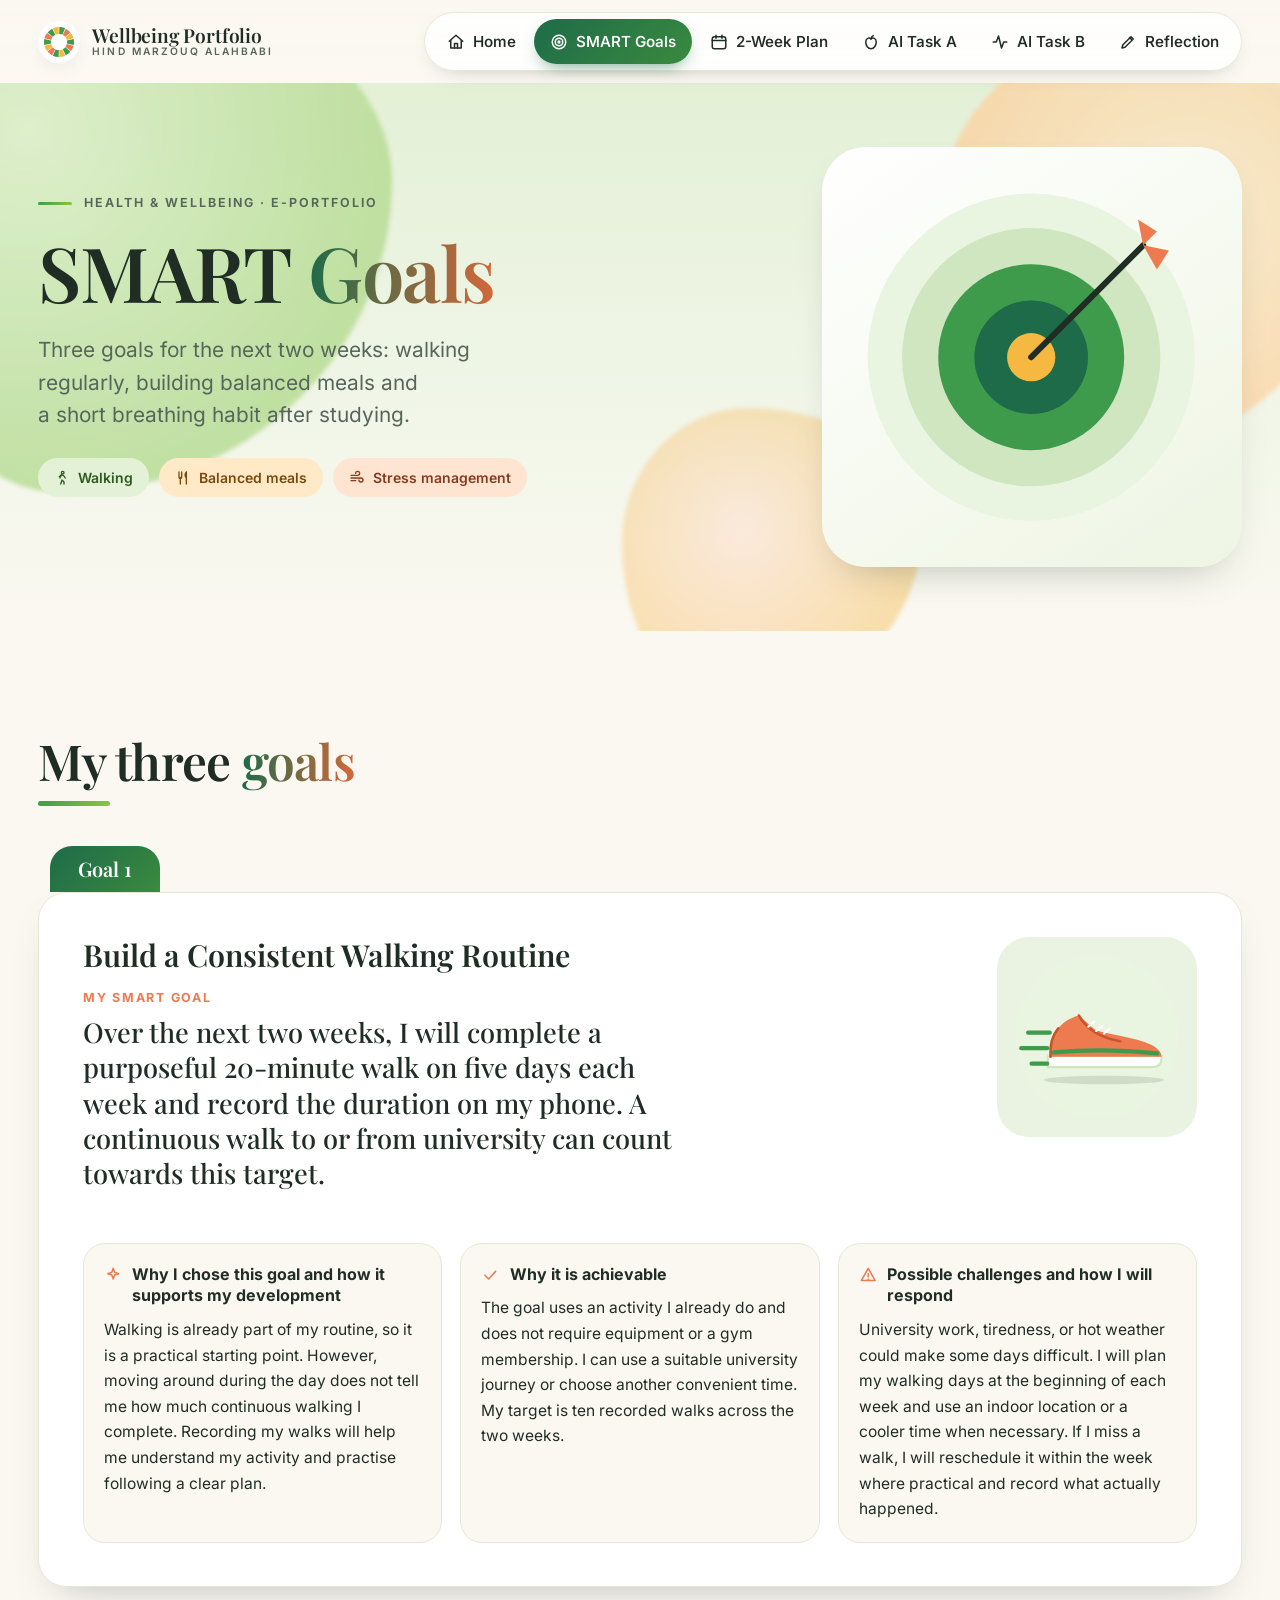
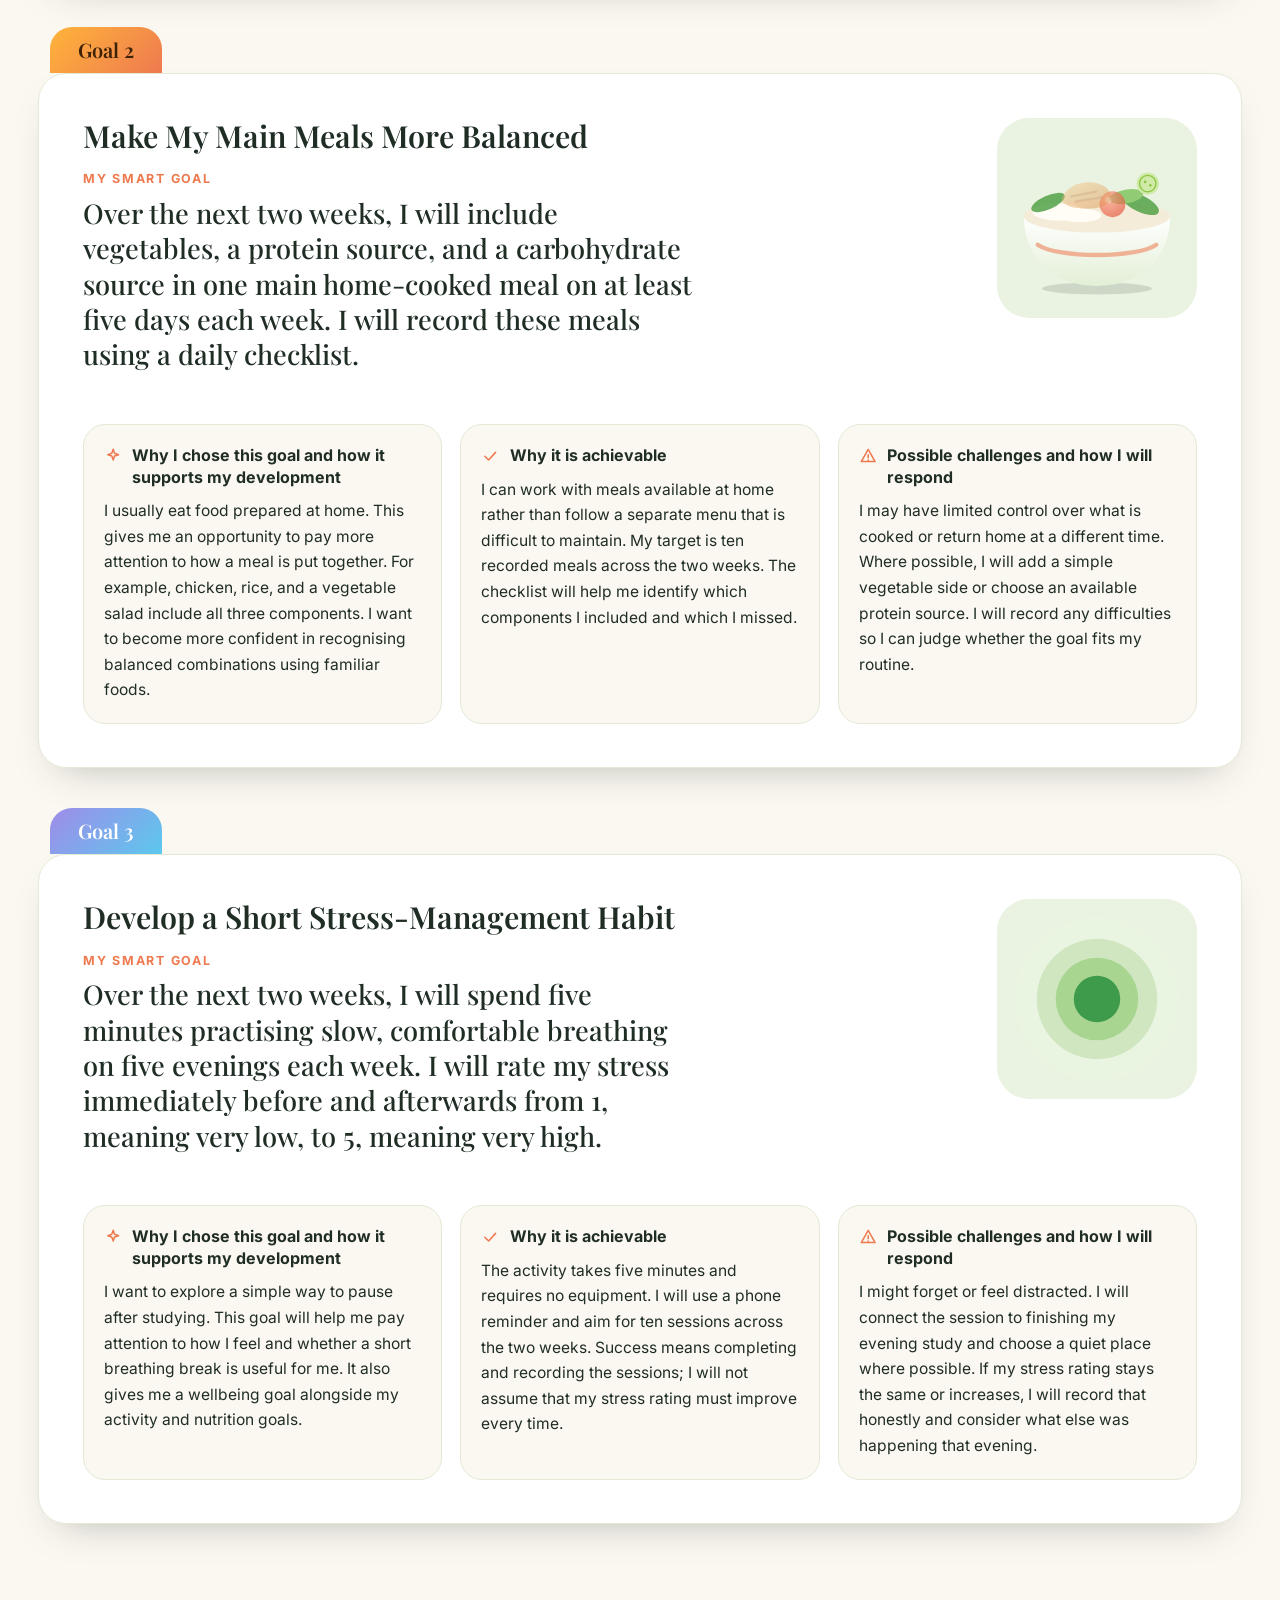
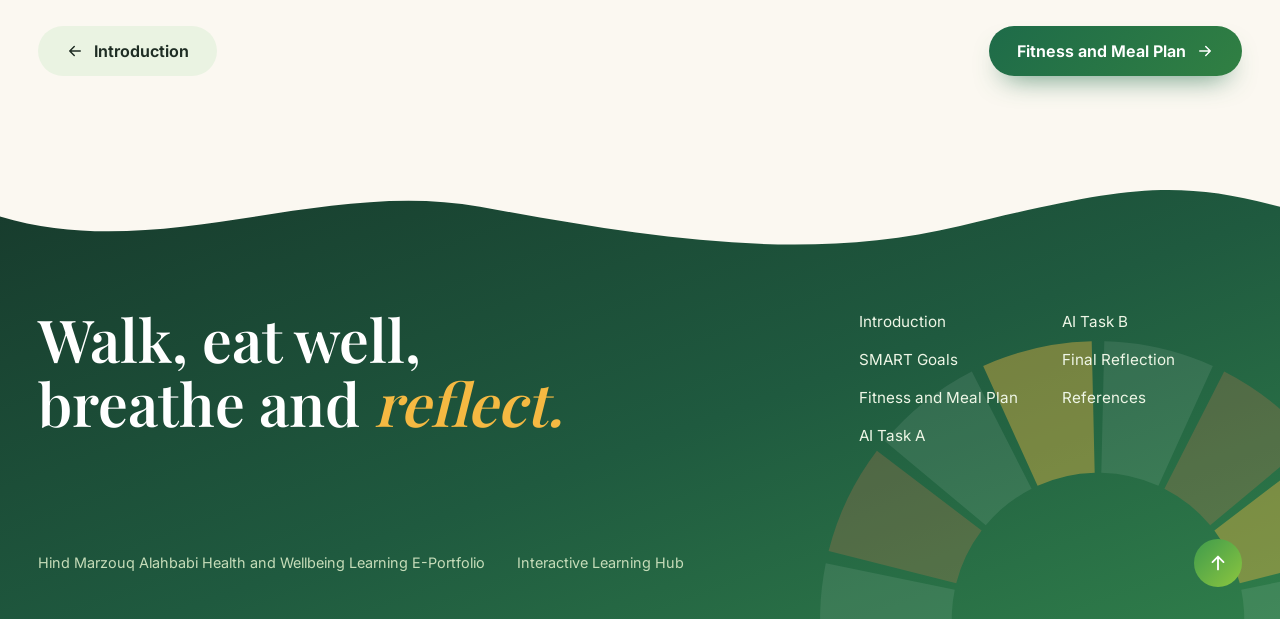
==== goals.html @ e7f5ffaf "Add files via upload" ====
<!doctype html>
<html lang="en">
<head>
<meta charset="utf-8">
<meta name="viewport" content="width=device-width, initial-scale=1">
<title>SMART Goals | Hind Marzouq Alahbabi Health and Wellbeing Learning E-Portfolio</title>
<meta name="description" content="Three SMART goals: a walking routine, more balanced main meals and a short stress-management habit, each with a reflection.">
<meta name="author" content="Hind Marzouq Alahbabi">
<meta name="theme-color" content="#eef5e6">
<link rel="icon" href="data:image/svg+xml,%3Csvg xmlns='http://www.w3.org/2000/svg' viewBox='0 0 32 32'%3E%3Ccircle cx='16' cy='16' r='11' fill='none' stroke='%233f9b4c' stroke-width='8'/%3E%3Ccircle cx='16' cy='16' r='3' fill='%23ee7a50'/%3E%3C/svg%3E">
<script>document.documentElement.className += " js";</script>
<link rel="stylesheet" href="style.css">
</head>
<body>
<a class="skip" href="#main">Skip to content</a>
<div class="scroll-bar" aria-hidden="true"><i></i></div>
<header class="bar">
  <div class="wrap bar-in">
    <a class="wordmark" href="index.html"><span class="wm-logo" aria-hidden="true"><svg class="ring" viewBox="0 0 400 400" aria-hidden="true" focusable="false"><path class="seg walk" style="animation:none" d="M204.54 0.05A200 200 0 0 1 282.67 17.88L244.64 101.66A108 108 0 0 0 202.45 92.03Z"/><path class="seg strength" style="animation:none" d="M290.84 21.82A200 200 0 0 1 353.50 71.79L282.89 130.76A108 108 0 0 0 249.05 103.78Z"/><path class="seg rest" style="animation:none" d="M359.16 78.88A200 200 0 0 1 393.93 151.08L304.72 173.59A108 108 0 0 0 285.94 134.60Z"/><path class="seg walk" style="animation:none" d="M395.95 159.93A200 200 0 0 1 395.95 240.07L305.81 221.64A108 108 0 0 0 305.81 178.36Z"/><path class="seg strength" style="animation:none" d="M393.93 248.92A200 200 0 0 1 359.16 321.12L285.94 265.40A108 108 0 0 0 304.72 226.41Z"/><path class="seg walk" style="animation:none" d="M353.50 328.21A200 200 0 0 1 290.84 378.18L249.05 296.22A108 108 0 0 0 282.89 269.24Z"/><path class="seg rest" style="animation:none" d="M282.67 382.12A200 200 0 0 1 204.54 399.95L202.45 307.97A108 108 0 0 0 244.64 298.34Z"/><path class="seg walk" style="animation:none" d="M195.46 399.95A200 200 0 0 1 117.33 382.12L155.36 298.34A108 108 0 0 0 197.55 307.97Z"/><path class="seg strength" style="animation:none" d="M109.16 378.18A200 200 0 0 1 46.50 328.21L117.11 269.24A108 108 0 0 0 150.95 296.22Z"/><path class="seg rest" style="animation:none" d="M40.84 321.12A200 200 0 0 1 6.07 248.92L95.28 226.41A108 108 0 0 0 114.06 265.40Z"/><path class="seg walk" style="animation:none" d="M4.05 240.07A200 200 0 0 1 4.05 159.93L94.19 178.36A108 108 0 0 0 94.19 221.64Z"/><path class="seg strength" style="animation:none" d="M6.07 151.08A200 200 0 0 1 40.84 78.88L114.06 134.60A108 108 0 0 0 95.28 173.59Z"/><path class="seg walk" style="animation:none" d="M46.50 71.79A200 200 0 0 1 109.16 21.82L150.95 103.78A108 108 0 0 0 117.11 130.76Z"/><path class="seg rest" style="animation:none" d="M117.33 17.88A200 200 0 0 1 195.46 0.05L197.55 92.03A108 108 0 0 0 155.36 101.66Z"/></svg></span><span class="wm-text"><b>Wellbeing Portfolio</b><small>Hind Marzouq Alahbabi</small></span></a>
    <button class="menu-btn" type="button" aria-expanded="false" aria-controls="nav"><svg class="ic" viewBox="0 0 24 24" fill="none" stroke="currentColor" stroke-width="2" stroke-linecap="round" stroke-linejoin="round" aria-hidden="true" focusable="false"><path d="M4 6l2 2 3-3M4 14l2 2 3-3M12 7h8M12 15h8"/></svg><span>Menu</span></button>
    <nav class="nav" id="nav" aria-label="Main">
      <i class="nav-ind" aria-hidden="true"></i>
      <a href="index.html"><svg class="ic" viewBox="0 0 24 24" fill="none" stroke="currentColor" stroke-width="2" stroke-linecap="round" stroke-linejoin="round" aria-hidden="true" focusable="false"><path d="M3 11l9-8 9 8"/><path d="M5 10v10h14V10"/><path d="M10 20v-6h4v6"/></svg><span>Home</span></a>
      <a href="goals.html" aria-current="page"><svg class="ic" viewBox="0 0 24 24" fill="none" stroke="currentColor" stroke-width="2" stroke-linecap="round" stroke-linejoin="round" aria-hidden="true" focusable="false"><circle cx="12" cy="12" r="9"/><circle cx="12" cy="12" r="5"/><circle cx="12" cy="12" r="1.2"/></svg><span>SMART Goals</span></a>
      <a href="plan.html"><svg class="ic" viewBox="0 0 24 24" fill="none" stroke="currentColor" stroke-width="2" stroke-linecap="round" stroke-linejoin="round" aria-hidden="true" focusable="false"><rect x="3" y="5" width="18" height="16" rx="3"/><path d="M3 10h18M8 3v4M16 3v4"/></svg><span>2-Week Plan</span></a>
      <a href="task-a.html"><svg class="ic" viewBox="0 0 24 24" fill="none" stroke="currentColor" stroke-width="2" stroke-linecap="round" stroke-linejoin="round" aria-hidden="true" focusable="false"><path d="M12 8c-2.5-2.5-7-1-7 4 0 5 3 9 7 9s7-4 7-9c0-5-4.5-6.5-7-4z"/><path d="M12 8c0-2 1-3.5 3-4.5"/></svg><span>AI Task A</span></a>
      <a href="task-b.html"><svg class="ic" viewBox="0 0 24 24" fill="none" stroke="currentColor" stroke-width="2" stroke-linecap="round" stroke-linejoin="round" aria-hidden="true" focusable="false"><path d="M3 12h4l3-8 4 16 3-8h4"/></svg><span>AI Task B</span></a>
      <a href="reflection.html"><svg class="ic" viewBox="0 0 24 24" fill="none" stroke="currentColor" stroke-width="2" stroke-linecap="round" stroke-linejoin="round" aria-hidden="true" focusable="false"><path d="M4 20l4-1 11-11-3-3L5 16z"/><path d="M14 6l3 3"/></svg><span>Reflection</span></a>
    </nav>
  </div>
</header>
<main id="main">
<section class="page-head" aria-labelledby="page-title">
  <div class="blobs" aria-hidden="true"><i class="blob b1"></i><i class="blob b2"></i><i class="blob b3"></i></div>
  <div class="wrap">
    <div class="ph-text">
      <p class="kicker">Health &amp; Wellbeing · E-portfolio</p>
      <h1 id="page-title"><span class="w" style="--w:0">SMART</span> <span class="w accent" style="--w:1">Goals</span></h1>
      <p class="lead">Three goals for the next two weeks: walking regularly, building balanced meals and a short breathing habit after studying.</p>
      <ul class="chips"><li class="g"><svg class="ic" viewBox="0 0 24 24" fill="none" stroke="currentColor" stroke-width="2" stroke-linecap="round" stroke-linejoin="round" aria-hidden="true" focusable="false"><circle cx="13" cy="4" r="2"/><path d="M10 21l2-6 3 3v3M9 12l2-5 4 2 2 3M11 7l-3 3"/></svg>Walking</li><li class="b"><svg class="ic" viewBox="0 0 24 24" fill="none" stroke="currentColor" stroke-width="2" stroke-linecap="round" stroke-linejoin="round" aria-hidden="true" focusable="false"><path d="M6 3v8a2 2 0 004 0V3M8 11v10M17 3c-2.5 2-2.5 7 0 9v9M17 3v9"/></svg>Balanced meals</li><li class="p"><svg class="ic" viewBox="0 0 24 24" fill="none" stroke="currentColor" stroke-width="2" stroke-linecap="round" stroke-linejoin="round" aria-hidden="true" focusable="false"><path d="M3 8h10a3 3 0 10-3-3M3 12h15a3 3 0 11-3 3M3 16h7"/></svg>Stress management</li></ul>
    </div>
    <div class="shape" aria-hidden="true"><div class="shape-in"><svg viewBox="0 0 400 400" aria-hidden="true" focusable="false"><circle cx="200" cy="200" r="190" fill="#e9f4e1"/><circle cx="200" cy="200" r="150" fill="#cfe6c1" class="pulse p1"/><circle cx="200" cy="200" r="108" fill="#3f9b4c" class="pulse p2"/><circle cx="200" cy="200" r="66" fill="#1e6b49" class="pulse p3"/><circle cx="200" cy="200" r="28" fill="#f5b942"/><g class="dart"><path d="M200 200L330 70" stroke="#1f2d24" stroke-width="7" stroke-linecap="round"/><path d="M330 70l-6-30 22 14zM330 70l30 6-14 22z" fill="#ee7a50"/></g></svg></div></div>
  </div>
</section>
<section class="section " id="my-goals" aria-labelledby="my-goals-h">
  <div class="wrap">
    <h2 id="my-goals-h" data-reveal>My three <span class="accent">goals</span></h2>
    <article class="folder-wrap" id="goal-1" data-reveal>
      <span class="tab">Goal 1</span>
      <div class="folder">
        <div class="goal-top">
          <div>
            <h3>Build a Consistent Walking Routine</h3>
            <p class="goal-label">My SMART goal</p>
            <p class="quote">Over the next two weeks, I will complete a purposeful 20-minute walk on five days each week and record the duration on my phone. A continuous walk to or from university can count towards this target.</p>
          </div>
          <div class="goal-art" aria-hidden="true"><svg viewBox="0 0 400 400" aria-hidden="true" focusable="false"><circle cx="200" cy="200" r="190" fill="#e9f4e1"/><g transform="translate(0 0) scale(1)"><ellipse cx="216" cy="300" rx="140" ry="10" fill="#1f2d24" opacity=".12"/><path d="M86 270H328q22 0 22-20v-6H86z" fill="#ffffff" stroke="#cfe6c1" stroke-width="5"/><path d="M92 246C88 196 116 160 158 150L196 184C230 196 286 200 326 218C342 226 350 236 350 246Z" fill="#ee7a50"/><path d="M158 150c18 34 52 52 96 60" fill="none" stroke="#c4552d" stroke-width="6" stroke-linecap="round"/><path d="M100 236c60-6 140-8 240 2" fill="none" stroke="#3f9b4c" stroke-width="10" stroke-linecap="round"/><g stroke="#fff" stroke-width="5" stroke-linecap="round"><path d="M180 176l14-12M198 186l14-12M216 192l14-12"/></g><path d="M92 246c-2-26 4-50 18-66" fill="none" stroke="#c4552d" stroke-width="6" stroke-linecap="round"/></g><g stroke="#3f9b4c" stroke-width="10" stroke-linecap="round" class="speed"><path d="M40 190h50"/><path d="M24 226h60"/><path d="M48 262h36"/></g></svg></div>
        </div>
        <div class="reflect-grid">
          <div class="reflect-block"><h4><svg class="ic" viewBox="0 0 24 24" fill="none" stroke="currentColor" stroke-width="2" stroke-linecap="round" stroke-linejoin="round" aria-hidden="true" focusable="false"><path d="M12 3l1.8 5.2L19 10l-5.2 1.8L12 17l-1.8-5.2L5 10l5.2-1.8z"/></svg>Why I chose this goal and how it supports my development</h4><p>Walking is already part of my routine, so it is a practical starting point. However, moving around during the day does not tell me how much continuous walking I complete. Recording my walks will help me understand my activity and practise following a clear plan.</p></div>
          <div class="reflect-block"><h4><svg class="ic" viewBox="0 0 24 24" fill="none" stroke="currentColor" stroke-width="2" stroke-linecap="round" stroke-linejoin="round" aria-hidden="true" focusable="false"><path d="M5 12l5 5 9-10"/></svg>Why it is achievable</h4><p>The goal uses an activity I already do and does not require equipment or a gym membership. I can use a suitable university journey or choose another convenient time. My target is ten recorded walks across the two weeks.</p></div>
          <div class="reflect-block"><h4><svg class="ic" viewBox="0 0 24 24" fill="none" stroke="currentColor" stroke-width="2" stroke-linecap="round" stroke-linejoin="round" aria-hidden="true" focusable="false"><path d="M12 3l9 16H3z"/><path d="M12 10v4M12 17v.5"/></svg>Possible challenges and how I will respond</h4><p>University work, tiredness, or hot weather could make some days difficult. I will plan my walking days at the beginning of each week and use an indoor location or a cooler time when necessary. If I miss a walk, I will reschedule it within the week where practical and record what actually happened.</p></div>
        </div>
      </div>
    </article>
    <article class="folder-wrap" id="goal-2" data-reveal>
      <span class="tab t2">Goal 2</span>
      <div class="folder">
        <div class="goal-top">
          <div>
            <h3>Make My Main Meals More Balanced</h3>
            <p class="goal-label">My SMART goal</p>
            <p class="quote">Over the next two weeks, I will include vegetables, a protein source, and a carbohydrate source in one main home-cooked meal on at least five days each week. I will record these meals using a daily checklist.</p>
          </div>
          <div class="goal-art" aria-hidden="true"><svg viewBox="0 0 400 400" aria-hidden="true" focusable="false"><defs><linearGradient id="bw" x1="0" y1="0" x2="0" y2="1"><stop offset="0" stop-color="#ffffff"/><stop offset="1" stop-color="#e3efd6"/></linearGradient><radialGradient id="tm" cx=".35" cy=".3" r=".8"><stop offset="0" stop-color="#ff9a85"/><stop offset="1" stop-color="#e2492f"/></radialGradient><linearGradient id="ck" x1="0" y1="0" x2="1" y2="1"><stop offset="0" stop-color="#f6c98a"/><stop offset="1" stop-color="#d9893f"/></linearGradient></defs><ellipse cx="200" cy="364" rx="128" ry="14" fill="#1f2d24" opacity=".14"/><path d="M30 196H370C370 296 298 358 200 358C102 358 30 296 30 196Z" fill="url(#bw)"/><path d="M62 262c46 32 230 32 276 0" fill="none" stroke="#ee7a50" stroke-width="10" stroke-linecap="round" opacity=".55"/><ellipse cx="200" cy="196" rx="170" ry="38" fill="#f4ecd9"/><g fill="#fffdf6"><ellipse cx="110" cy="186" rx="60" ry="20"/><ellipse cx="160" cy="194" rx="50" ry="16"/></g><g class="bob b1"><ellipse cx="300" cy="166" rx="48" ry="19" transform="rotate(26 300 166)" fill="#4a9e3f"/><ellipse cx="268" cy="150" rx="40" ry="16" transform="rotate(-10 268 150)" fill="#7cc35a"/><ellipse cx="86" cy="164" rx="42" ry="16" transform="rotate(-24 86 164)" fill="#4a9e3f"/></g><g class="bob b2"><circle cx="236" cy="168" r="30" fill="url(#tm)"/><circle cx="226" cy="158" r="7" fill="#fff" opacity=".55"/></g><g class="bob b3"><path d="M120 150c20-40 90-44 110-10 10 18-6 36-40 38-40 2-80-6-70-28z" fill="url(#ck)"/><path d="M140 150l60-12M150 162l60-10" stroke="#b86a2c" stroke-width="5" stroke-linecap="round" opacity=".6"/></g><g class="bob b4"><circle cx="318" cy="120" r="26" fill="#cfe9a8"/><circle cx="318" cy="120" r="19" fill="none" stroke="#8cc63f" stroke-width="3"/><circle cx="312" cy="116" r="3" fill="#8cc63f"/><circle cx="324" cy="124" r="3" fill="#8cc63f"/></g></svg></div>
        </div>
        <div class="reflect-grid">
          <div class="reflect-block"><h4><svg class="ic" viewBox="0 0 24 24" fill="none" stroke="currentColor" stroke-width="2" stroke-linecap="round" stroke-linejoin="round" aria-hidden="true" focusable="false"><path d="M12 3l1.8 5.2L19 10l-5.2 1.8L12 17l-1.8-5.2L5 10l5.2-1.8z"/></svg>Why I chose this goal and how it supports my development</h4><p>I usually eat food prepared at home. This gives me an opportunity to pay more attention to how a meal is put together. For example, chicken, rice, and a vegetable salad include all three components. I want to become more confident in recognising balanced combinations using familiar foods.</p></div>
          <div class="reflect-block"><h4><svg class="ic" viewBox="0 0 24 24" fill="none" stroke="currentColor" stroke-width="2" stroke-linecap="round" stroke-linejoin="round" aria-hidden="true" focusable="false"><path d="M5 12l5 5 9-10"/></svg>Why it is achievable</h4><p>I can work with meals available at home rather than follow a separate menu that is difficult to maintain. My target is ten recorded meals across the two weeks. The checklist will help me identify which components I included and which I missed.</p></div>
          <div class="reflect-block"><h4><svg class="ic" viewBox="0 0 24 24" fill="none" stroke="currentColor" stroke-width="2" stroke-linecap="round" stroke-linejoin="round" aria-hidden="true" focusable="false"><path d="M12 3l9 16H3z"/><path d="M12 10v4M12 17v.5"/></svg>Possible challenges and how I will respond</h4><p>I may have limited control over what is cooked or return home at a different time. Where possible, I will add a simple vegetable side or choose an available protein source. I will record any difficulties so I can judge whether the goal fits my routine.</p></div>
        </div>
      </div>
    </article>
    <article class="folder-wrap" id="goal-3" data-reveal>
      <span class="tab t3">Goal 3</span>
      <div class="folder">
        <div class="goal-top">
          <div>
            <h3>Develop a Short Stress-Management Habit</h3>
            <p class="goal-label">My SMART goal</p>
            <p class="quote">Over the next two weeks, I will spend five minutes practising slow, comfortable breathing on five evenings each week. I will rate my stress immediately before and afterwards from 1, meaning very low, to 5, meaning very high.</p>
          </div>
          <div class="goal-art" aria-hidden="true"><svg viewBox="0 0 400 400" aria-hidden="true" focusable="false"><circle cx="200" cy="200" r="190" fill="#e9f4e1"/><circle cx="200" cy="200" r="140" fill="#cfe6c1" class="pulse p1"/><circle cx="200" cy="200" r="96" fill="#a8d58f" class="pulse p2"/><circle cx="200" cy="200" r="54" fill="#3f9b4c" class="pulse p3"/></svg></div>
        </div>
        <div class="reflect-grid">
          <div class="reflect-block"><h4><svg class="ic" viewBox="0 0 24 24" fill="none" stroke="currentColor" stroke-width="2" stroke-linecap="round" stroke-linejoin="round" aria-hidden="true" focusable="false"><path d="M12 3l1.8 5.2L19 10l-5.2 1.8L12 17l-1.8-5.2L5 10l5.2-1.8z"/></svg>Why I chose this goal and how it supports my development</h4><p>I want to explore a simple way to pause after studying. This goal will help me pay attention to how I feel and whether a short breathing break is useful for me. It also gives me a wellbeing goal alongside my activity and nutrition goals.</p></div>
          <div class="reflect-block"><h4><svg class="ic" viewBox="0 0 24 24" fill="none" stroke="currentColor" stroke-width="2" stroke-linecap="round" stroke-linejoin="round" aria-hidden="true" focusable="false"><path d="M5 12l5 5 9-10"/></svg>Why it is achievable</h4><p>The activity takes five minutes and requires no equipment. I will use a phone reminder and aim for ten sessions across the two weeks. Success means completing and recording the sessions; I will not assume that my stress rating must improve every time.</p></div>
          <div class="reflect-block"><h4><svg class="ic" viewBox="0 0 24 24" fill="none" stroke="currentColor" stroke-width="2" stroke-linecap="round" stroke-linejoin="round" aria-hidden="true" focusable="false"><path d="M12 3l9 16H3z"/><path d="M12 10v4M12 17v.5"/></svg>Possible challenges and how I will respond</h4><p>I might forget or feel distracted. I will connect the session to finishing my evening study and choose a quiet place where possible. If my stress rating stays the same or increases, I will record that honestly and consider what else was happening that evening.</p></div>
        </div>
      </div>
    </article>
  </div>
</section>
<nav class="pager wrap" aria-label="Previous and next page">
  <a class="btn btn-soft" href="index.html"><svg class="ic" viewBox="0 0 24 24" fill="none" stroke="currentColor" stroke-width="2" stroke-linecap="round" stroke-linejoin="round" aria-hidden="true" focusable="false"><path d="M19 12H5M11 6l-6 6 6 6"/></svg><span>Introduction</span></a>
  <a class="btn" href="plan.html"><span>Fitness and Meal Plan</span><svg class="ic" viewBox="0 0 24 24" fill="none" stroke="currentColor" stroke-width="2" stroke-linecap="round" stroke-linejoin="round" aria-hidden="true" focusable="false"><path d="M5 12h14M13 6l6 6-6 6"/></svg></a>
</nav>
</main>
<footer class="band-field">
  <svg class="wave" viewBox="0 0 1440 80" preserveAspectRatio="none" aria-hidden="true" focusable="false"><path d="M0 40C180 90 360 0 540 30S900 90 1080 50 1320 0 1440 30V0H0Z"/></svg>
  <div class="foot-ring ring" aria-hidden="true"><svg class="ring-svg" viewBox="-12 -12 424 424" role="presentation" focusable="false"><path class="seg walk" style="--i:0" d="M204.31 10.05A190 190 0 0 1 278.53 26.99L241.33 108.94A100 100 0 0 0 202.27 100.03Z"/><path class="seg strength" style="--i:1" d="M286.30 30.73A190 190 0 0 1 345.82 78.20L276.75 135.89A100 100 0 0 0 245.42 110.91Z"/><path class="seg rest" style="--i:2" d="M351.20 84.94A190 190 0 0 1 384.23 153.53L296.96 175.54A100 100 0 0 0 279.58 139.44Z"/><path class="seg walk" style="--i:3" d="M386.15 161.93A190 190 0 0 1 386.15 238.07L297.97 220.03A100 100 0 0 0 297.97 179.97Z"/><path class="seg strength" style="--i:4" d="M384.23 246.47A190 190 0 0 1 351.20 315.06L279.58 260.56A100 100 0 0 0 296.96 224.46Z"/><path class="seg walk" style="--i:5" d="M345.82 321.80A190 190 0 0 1 286.30 369.27L245.42 289.09A100 100 0 0 0 276.75 264.11Z"/><path class="seg rest" style="--i:6" d="M278.53 373.01A190 190 0 0 1 204.31 389.95L202.27 299.97A100 100 0 0 0 241.33 291.06Z"/><path class="seg walk" style="--i:7" d="M195.69 389.95A190 190 0 0 1 121.47 373.01L158.67 291.06A100 100 0 0 0 197.73 299.97Z"/><path class="seg strength" style="--i:8" d="M113.70 369.27A190 190 0 0 1 54.18 321.80L123.25 264.11A100 100 0 0 0 154.58 289.09Z"/><path class="seg rest" style="--i:9" d="M48.80 315.06A190 190 0 0 1 15.77 246.47L103.04 224.46A100 100 0 0 0 120.42 260.56Z"/><path class="seg walk" style="--i:10" d="M13.85 238.07A190 190 0 0 1 13.85 161.93L102.03 179.97A100 100 0 0 0 102.03 220.03Z"/><path class="seg strength" style="--i:11" d="M15.77 153.53A190 190 0 0 1 48.80 84.94L120.42 139.44A100 100 0 0 0 103.04 175.54Z"/><path class="seg walk" style="--i:12" d="M54.18 78.20A190 190 0 0 1 113.70 30.73L154.58 110.91A100 100 0 0 0 123.25 135.89Z"/><path class="seg rest" style="--i:13" d="M121.47 26.99A190 190 0 0 1 195.69 10.05L197.73 100.03A100 100 0 0 0 158.67 108.94Z"/></svg></div>
  <div class="wrap">
    <div class="foot-grid">
      <p class="foot-mark">Walk, eat well, breathe and <em>reflect.</em></p>
      <ul class="foot-links">
        <li><a href="index.html">Introduction</a></li>
        <li><a href="goals.html">SMART Goals</a></li>
        <li><a href="plan.html">Fitness and Meal Plan</a></li>
        <li><a href="task-a.html">AI Task A</a></li>
        <li><a href="task-b.html">AI Task B</a></li>
        <li><a href="reflection.html">Final Reflection</a></li>
        <li><a href="reflection.html#references">References</a></li>
      </ul>
    </div>
    <div class="foot-base">
      <p>Hind Marzouq Alahbabi Health and Wellbeing Learning E-Portfolio</p>
      <p>Interactive Learning Hub</p>
      <a class="to-top" href="#main" aria-label="Back to top"><svg class="ic up" viewBox="0 0 24 24" fill="none" stroke="currentColor" stroke-width="2" stroke-linecap="round" stroke-linejoin="round" aria-hidden="true" focusable="false"><path d="M5 12h14M13 6l6 6-6 6"/></svg></a>
    </div>
  </div>
</footer>
<dialog class="lightbox" id="lightbox" aria-label="Enlarged screenshot"><button class="lb-close" type="button" aria-label="Close">&times;</button><img alt=""><p class="lb-cap"></p></dialog>
<script src="main.js" defer></script>
</body>
</html>
---- style.css ----
@font-face {
  font-family: "Playfair Display";
  src: url("playfair-display-latin-wght-normal.woff2") format("woff2");
  font-weight: 400 900;
  font-display: swap;
}
@font-face {
  font-family: "Inter";
  src: url("inter-latin-wght-normal.woff2") format("woff2");
  font-weight: 100 900;
  font-display: swap;
}
:root {
  --bg: #fbf8f1;
  --mint: #eaf3e2;
  --mint-2: #d6e8c8;
  --card: #ffffff;
  --ink: #1f2d24;
  --muted: #56665a;
  --line: #e4e9d6;
  --sky: #1e6b49;
  --green: #3a8a3f;
  --teal: #3f9b4c;
  --leaf: #8cc63f;
  --sun: #f5b942;
  --coral: #ee7a50;
  --lav: #b8a9f2;
  --peach: #fff0e3;
  --peach-line: #f2b98f;
  --grad: linear-gradient(135deg, #1e6b49 0%, #3a8a3f 100%);
  --grad-soft: linear-gradient(135deg, #3f9b4c 0%, #8cc63f 100%);
  --deep: #173a2c;
  --margin: clamp(18px, 3vw, 40px);
  --radius: 28px;
  --section-gap: clamp(64px, 8vw, 120px);
  --shadow: 0 18px 40px -22px rgba(31, 45, 36, 0.35);
  --shadow-sm: 0 8px 22px -14px rgba(31, 45, 36, 0.4);
  --ease: cubic-bezier(.2, .7, .2, 1);
  --serif: "Playfair Display", Georgia, "Times New Roman", serif;
  --sans: "Inter", system-ui, -apple-system, "Segoe UI", sans-serif;
}
*, *::before, *::after { box-sizing: border-box; }
html { overflow-x: clip; scroll-behavior: smooth; -webkit-text-size-adjust: 100%; scroll-padding-top: 96px; }
body {
  margin: 0; overflow-x: clip;
  background: var(--bg); color: var(--ink);
  font: 400 1.0625rem / 1.65 var(--sans);
  text-rendering: optimizeLegibility;
  animation: pagein 600ms var(--ease) both;
}
img, svg { display: block; max-width: 100%; }
h1, h2, h3, .lead { text-wrap: balance; }
h1, h2, h3 { font-family: var(--serif); font-weight: 600; color: var(--ink); margin: 0; overflow-wrap: break-word; min-width: 0; }
h1 { font-size: clamp(2.5rem, 1.5rem + 4.6vw, 4.75rem); line-height: 1.05; letter-spacing: -0.02em; }
h2 { font-size: clamp(1.9rem, 1.2rem + 2.6vw, 3.1rem); line-height: 1.1; letter-spacing: -0.015em; margin-bottom: 0.55em; }
h3 { font-size: clamp(1.25rem, 1.1rem + 0.6vw, 1.6rem); line-height: 1.2; margin-bottom: 0.4em; }
p { margin: 0 0 1em; max-width: 64ch; }
ul, ol { margin: 0 0 1em; padding-left: 1.2em; }
li { margin-bottom: 0.4em; max-width: 64ch; }
a { color: var(--sky); text-underline-offset: 0.2em; }
a:hover { color: var(--ink); }
strong { font-weight: 650; }
.ic { width: 1.15em; height: 1.15em; flex: none; }
.band-field :focus-visible { outline-color: var(--sun); }
.skip { position: absolute; left: -9999px; top: 8px; background: var(--ink); color: #fff; padding: 10px 18px; border-radius: 999px; z-index: 50; }
.skip:focus { left: var(--margin); }
.wrap { width: 100%; max-width: 1280px; margin-inline: auto; padding-inline: max(var(--margin), env(safe-area-inset-left)); }
.small { font-size: 0.95rem; }
.lead { font-size: clamp(1.1rem, 1rem + 0.5vw, 1.3rem); line-height: 1.55; color: var(--muted); max-width: 46ch; }
.kicker { font-size: 0.78rem; font-weight: 650; letter-spacing: 0.16em; text-transform: uppercase; color: var(--muted); margin: 0 0 18px; display: flex; align-items: center; gap: 12px; }
.kicker::before { content: ""; width: 34px; height: 3px; border-radius: 3px; background: var(--grad-soft); }
.accent {
  background: linear-gradient(90deg, #1e6b49, #d4683a, #1e6b49);
  background-size: 200% 100%;
  -webkit-background-clip: text; background-clip: text;
  color: transparent; -webkit-text-fill-color: transparent;
}
.w { display: inline-block; }
.scroll-bar { position: fixed; inset: 0 0 auto 0; height: 4px; z-index: 60; pointer-events: none; }
.scroll-bar i { display: block; height: 100%; width: 100%; background: var(--grad-soft); transform-origin: 0 50%; transform: scaleX(var(--p, 0)); }
.bar { position: sticky; top: 0; z-index: 40; padding-block: 12px; background: linear-gradient(180deg, rgba(251, 248, 241, 0.92), rgba(251, 248, 241, 0.6)); backdrop-filter: blur(14px); -webkit-backdrop-filter: blur(14px); animation: dropin 700ms var(--ease) both; }
.bar-in { display: flex; align-items: center; justify-content: space-between; gap: 16px; }
.wordmark { display: inline-flex; align-items: center; gap: 12px; color: var(--ink); text-decoration: none; line-height: 1.1; }
.wm-logo { width: 42px; height: 42px; border-radius: 50%; background: #fff; box-shadow: var(--shadow-sm); display: grid; place-items: center; padding: 6px; transition: transform 500ms var(--ease); }
.wordmark:hover .wm-logo { transform: rotate(120deg) scale(1.06); }
.wm-text { display: flex; flex-direction: column; }
.wm-text b { font-family: var(--serif); font-weight: 600; font-size: 1.2rem; letter-spacing: -0.01em; }
.wm-text small { font-size: 0.64rem; letter-spacing: 0.2em; text-transform: uppercase; color: var(--muted); font-weight: 600; }
.nav { position: relative; display: flex; gap: 2px; padding: 6px; border-radius: 999px; background: rgba(255, 255, 255, 0.85); border: 1px solid var(--line); box-shadow: var(--shadow-sm); }
.nav a { position: relative; z-index: 1; display: inline-flex; align-items: center; gap: 8px; padding: 10px 16px; border-radius: 999px; font-size: 0.95rem; font-weight: 550; color: var(--ink); text-decoration: none; white-space: nowrap; transition: color 250ms ease, background-color 200ms ease; }
.nav a .ic { width: 18px; height: 18px; transition: transform 300ms var(--ease); }
.nav a:hover .ic { transform: scale(1.18) rotate(-6deg); }
.nav a:hover { background: var(--mint); }
.nav a[aria-current="page"] { background: var(--grad); color: #fff; }
.nav-ind { position: absolute; z-index: 0; top: 6px; bottom: 6px; left: 0; width: 0; border-radius: 999px; background: var(--grad); box-shadow: 0 8px 18px -8px rgba(30, 107, 73, 0.7); opacity: 0; transition: transform 450ms var(--ease), width 450ms var(--ease), opacity 200ms ease; pointer-events: none; }
.js .nav.ready .nav-ind { opacity: 1; }
.js .nav.ready a[aria-current="page"] { background: none; color: var(--ink); }
.js .nav.ready a:hover { background: none; }
.js .nav.ready a.hot { color: #fff; }
.menu-btn { display: none; }
@media (max-width: 1120px) {
  .js .menu-btn { display: inline-flex; }
  .menu-btn { align-items: center; gap: 10px; border: 1px solid var(--line); cursor: pointer; padding: 10px 18px; border-radius: 999px; background: #fff; color: var(--ink); font: 600 0.95rem var(--sans); box-shadow: var(--shadow-sm); }
  .bar-in { flex-wrap: wrap; }
  .nav { width: 100%; flex-direction: column; border-radius: 28px; padding: 8px; }
  .js .nav { display: none; }
  .js .nav.open { display: flex; animation: pagein 300ms var(--ease) both; }
  .nav a { padding: 14px 18px; font-size: 1rem; }
  .nav-ind { display: none; }
  .js .nav.ready a[aria-current="page"] { background: var(--grad); color: #fff; }
  .js .nav.ready a:hover { background: var(--mint); }
}
@media (max-width: 520px) { .wm-text small { display: none; } }
.btn {
  position: relative; overflow: hidden; display: inline-flex; align-items: center; gap: 10px; border: 0; cursor: pointer; text-decoration: none;
  padding: 15px 28px; border-radius: 999px;
  background: var(--grad); background-size: 160% 100%; color: #fff;
  font: 650 1rem var(--sans);
  box-shadow: 0 14px 28px -14px rgba(30, 107, 73, 0.8);
  transition: transform 250ms var(--ease), box-shadow 250ms ease, background-position 400ms ease;
}
.btn::after { content: ""; position: absolute; inset: 0 auto 0 -60%; width: 40%; background: linear-gradient(100deg, transparent, rgba(255, 255, 255, 0.45), transparent); transform: skewX(-20deg); }
.btn:hover { color: #fff; background-position: 100% 0; transform: translateY(-3px); box-shadow: 0 20px 34px -14px rgba(30, 107, 73, 0.85); }
.btn:hover::after { animation: sweep 800ms ease; }
.btn:active { transform: translateY(0) scale(0.98); }
.btn .ic { width: 18px; height: 18px; transition: transform 250ms var(--ease); }
.btn:hover .ic { transform: translateX(4px); }
.btn-ghost { background: #fff; color: var(--ink); box-shadow: inset 0 0 0 1.5px var(--mint-2), var(--shadow-sm); }
.btn-ghost:hover { color: var(--ink); background: var(--mint); box-shadow: inset 0 0 0 1.5px var(--leaf), var(--shadow); }
.btn-ghost .ic { color: var(--green); }
.btn-soft { background: var(--mint); color: var(--ink); box-shadow: none; }
.btn-soft:hover { color: var(--ink); background: var(--mint-2); box-shadow: none; }
.btn-soft:hover .ic { transform: translateX(-4px); }
.btn-soft::after { display: none; }
.chips { display: flex; flex-wrap: wrap; gap: 10px; margin: 0 0 1.4em; padding: 0; list-style: none; }
.chips li { margin: 0; display: inline-flex; align-items: center; gap: 8px; padding: 8px 16px; border-radius: 999px; font-size: 0.875rem; font-weight: 600; background: #e3f1d6; color: #2d5a1f; transition: transform 250ms var(--ease); }
.chips li:hover { transform: translateY(-3px) scale(1.04); }
.chips li .ic { width: 16px; height: 16px; }
.chips li.b { background: #ffe9c7; color: #7a4a0c; }
.chips li.p { background: #fde5d2; color: #8a3a1e; }
.todo { overflow-wrap: anywhere; background: var(--peach); color: var(--ink); border: 2px dashed var(--peach-line); border-radius: 24px; padding: clamp(20px, 2.2vw, 30px); position: relative; }
.todo > :last-child { margin-bottom: 0; }
.todo ul { font-size: 0.95rem; margin-top: 0.6em; }
.todo p { max-width: 58ch; }
.todo.small { padding: 10px 20px; font-size: 0.9rem; border-radius: 999px; display: inline-block; margin-top: 8px; }
.blobs { position: absolute; inset: 0; overflow: clip; pointer-events: none; z-index: 0; }
.blob { position: absolute; display: block; border-radius: 42% 58% 63% 37% / 45% 40% 60% 55%; filter: blur(2px); will-change: transform, border-radius; }
.b1 { width: min(46vw, 520px); aspect-ratio: 1; left: -10%; top: -20%; background: radial-gradient(circle at 30% 30%, #dcefc9, #b5db92 70%); opacity: 0.8; animation: morph 18s ease-in-out infinite, drift1 24s ease-in-out infinite; }
.b2 { width: min(36vw, 420px); aspect-ratio: 1; right: -6%; top: -8%; background: radial-gradient(circle at 60% 40%, #ffe6c4, #ffc98f 75%); opacity: 0.65; animation: morph 22s ease-in-out infinite reverse, drift2 28s ease-in-out infinite; }
.b3 { width: min(24vw, 300px); aspect-ratio: 1; right: 28%; bottom: -14%; background: radial-gradient(circle at 40% 40%, #ffd8c8, #f5b942 80%); opacity: 0.45; animation: morph 16s ease-in-out infinite, drift1 20s ease-in-out infinite reverse; }
.hero { position: relative; overflow: clip; isolation: isolate; background: linear-gradient(180deg, #e3f0d6 0%, #f1f6e8 55%, var(--bg) 100%); padding-block: clamp(36px, 6vw, 84px) clamp(48px, 7vw, 100px); }
.hero::after { content: ""; position: absolute; inset: 0; z-index: 0; pointer-events: none; background: radial-gradient(520px circle at var(--mx, 70%) var(--my, 30%), rgba(255, 255, 255, 0.7), transparent 60%); }
.hero-grid { position: relative; z-index: 1; display: grid; grid-template-columns: minmax(0, 1.05fr) minmax(0, 0.95fr); gap: clamp(28px, 5vw, 72px); align-items: center; }
.hero h1 { font-size: clamp(2.7rem, 1.4rem + 5.4vw, 5.4rem); margin-bottom: 0.3em; }
.hero .lead { margin-bottom: 1.6em; }
.hero-actions { display: flex; flex-wrap: wrap; gap: 14px; align-items: center; margin-bottom: 1.8em; }
.hero-visual { position: relative; width: 100%; max-width: 560px; aspect-ratio: 1; justify-self: center; }
.vis-main { position: absolute; inset: 0; border-radius: 50%; translate: var(--px, 0) var(--py, 0); }
.vis-main::before { content: ""; position: absolute; inset: 14%; border-radius: 50%; background: radial-gradient(circle at 35% 30%, #ffffff, #f0f7e8 70%); box-shadow: 0 30px 60px -30px rgba(31, 45, 36, 0.45), inset 0 0 0 10px rgba(255, 255, 255, 0.6); }
.vis-ring { position: absolute; inset: 0; }
.vis-ring svg { width: 100%; height: 100%; animation: spin 90s linear infinite; }
.vis-bowl { position: absolute; inset: 19%; }
.vis-bowl svg { width: 100%; height: 100%; overflow: visible; animation: bobbowl 6s ease-in-out infinite; }
.float { position: absolute; z-index: 2; display: grid; grid-template-columns: 40px auto; grid-template-rows: auto auto; column-gap: 12px; align-items: center; padding: 12px 18px 12px 12px; border-radius: 22px; background: #fff; box-shadow: var(--shadow); translate: var(--px, 0) var(--py, 0); animation: floaty 7s ease-in-out infinite; }
.float .ic { grid-row: 1 / span 2; width: 40px; height: 40px; padding: 10px; border-radius: 14px; background: var(--grad-soft); color: #fff; }
.float b { font-family: var(--serif); font-size: 1.5rem; line-height: 1; }
.float span { font-size: 0.78rem; color: var(--muted); font-weight: 550; white-space: nowrap; }
.float.peach .ic { background: linear-gradient(135deg, #ffb27a, #ee7a50); }
.f1 { left: -3%; top: 12%; }
.f2 { right: -4%; top: 6%; animation-delay: -2s; animation-duration: 8s; }
.f3 { left: 0; bottom: 8%; animation-delay: -4s; animation-duration: 6.5s; }
.f4 { right: -2%; bottom: 14%; animation-delay: -1s; animation-duration: 7.5s; }
.f4 .ic { background: linear-gradient(135deg, #6fc9ea, #2f9fd0); }
.f2 .ic { background: linear-gradient(135deg, #ffd36e, #ffb43a); }
@media (max-width: 900px) {
  .hero-grid { grid-template-columns: minmax(0, 1fr); }
  .hero-visual { max-width: 440px; }
  .f1 { left: 0; } .f2 { right: 0; } .f3 { left: 2%; } .f4 { right: 0; }
  .float { padding: 8px 14px 8px 8px; grid-template-columns: 32px auto; }
  .float .ic { width: 32px; height: 32px; padding: 8px; border-radius: 11px; }
  .float b { font-size: 1.15rem; }
}
.marquee { overflow: hidden; background: #fff; border-block: 1px solid var(--line); padding-block: 18px; }
.marquee-track { display: flex; width: max-content; align-items: center; gap: 28px; animation: marquee 34s linear infinite; font-family: var(--serif); font-size: clamp(1.4rem, 1.1rem + 1.2vw, 2.2rem); font-style: italic; font-weight: 500; }
.marquee:hover .marquee-track { animation-play-state: paused; }
.marquee-track i { display: inline-flex; color: var(--leaf); font-style: normal; }
.marquee-track .ic { width: 1em; height: 1em; animation: spin 8s linear infinite; }
.stats { display: grid; grid-template-columns: repeat(4, minmax(0, 1fr)); gap: 16px; margin-top: clamp(32px, 5vw, 64px); }
.stat { background: #fff; border: 1px solid var(--line); border-radius: 24px; padding: 24px 22px; text-align: center; box-shadow: var(--shadow-sm); transition: transform 300ms var(--ease), box-shadow 300ms ease; }
.stat:hover { transform: translateY(-6px); box-shadow: var(--shadow); }
.stat b { display: block; font-family: var(--serif); font-size: clamp(2.2rem, 1.6rem + 2vw, 3.4rem); line-height: 1; background: var(--grad-soft); -webkit-background-clip: text; background-clip: text; color: transparent; -webkit-text-fill-color: transparent; }
.stat span { display: block; margin-top: 8px; font-size: 0.9rem; color: var(--muted); font-weight: 550; }
@media (max-width: 760px) { .stats { grid-template-columns: repeat(2, minmax(0, 1fr)); } }
.page-head { position: relative; isolation: isolate; overflow: clip; background: linear-gradient(180deg, #e3f0d6 0%, #f1f6e8 60%, var(--bg) 100%); padding-block: clamp(36px, 5vw, 72px) clamp(40px, 5vw, 72px); }
.page-head .wrap { position: relative; z-index: 1; display: grid; grid-template-columns: minmax(0, 7fr) minmax(0, 5fr); gap: clamp(28px, 5vw, 80px); align-items: center; }
.page-head h1 { margin-bottom: 0.3em; }
.page-head .lead { margin-bottom: 1.3em; }
.shape { width: 100%; max-width: 420px; justify-self: end; }
.shape-in { background: linear-gradient(145deg, #ffffff, #eef5e3); border-radius: 44px; padding: 9%; box-shadow: var(--shadow); animation: floaty 8s ease-in-out infinite; }
.shape-in svg { width: 100%; height: auto; }
@media (max-width: 860px) {
  .page-head .wrap { grid-template-columns: minmax(0, 1fr); }
  .shape { max-width: 300px; justify-self: start; }
}
.section { padding-top: var(--section-gap); }
.section > .wrap > h2 { max-width: 22ch; position: relative; padding-bottom: 18px; }
.section > .wrap > h2::after { content: ""; position: absolute; left: 0; bottom: 0; width: 72px; height: 5px; border-radius: 5px; background: var(--grad-soft); transform-origin: 0 50%; }
.js .section > .wrap > h2[data-reveal]::after { transform: scaleX(0); transition: transform 800ms var(--ease) 250ms; }
.js .section > .wrap > h2[data-reveal].in::after { transform: scaleX(1); }
.cols { display: grid; grid-template-columns: repeat(12, minmax(0, 1fr)); column-gap: 28px; row-gap: 28px; align-items: start; margin-top: 28px; }
.c-7 { grid-column: 1 / span 7; }
.c-5 { grid-column: 8 / span 5; }
.c-6 { grid-column: span 6; }
.c-12 { grid-column: 1 / -1; }
@media (max-width: 860px) {
  .cols { grid-template-columns: minmax(0, 1fr); }
  .c-7, .c-5, .c-6, .c-12 { grid-column: 1 / -1; }
}
.cards { display: grid; grid-template-columns: repeat(3, minmax(0, 1fr)); gap: 24px; margin-top: 36px; }
.card { --rx: 0deg; --ry: 0deg; display: flex; flex-direction: column; background: #fff; border: 1px solid var(--line); border-radius: var(--radius); overflow: hidden; color: var(--ink); text-decoration: none; box-shadow: var(--shadow-sm); transform: perspective(1000px) rotateX(var(--rx)) rotateY(var(--ry)); transition: transform 200ms ease-out, box-shadow 300ms ease; will-change: transform; }
.card:hover { color: var(--ink); box-shadow: var(--shadow); }
.card-art { position: relative; display: grid; place-items: center; aspect-ratio: 16 / 10; overflow: hidden; background: linear-gradient(145deg, var(--c1, #e3f0d3), var(--c2, #ffe3bf)); }
.card-art svg { height: 84%; width: auto; transition: transform 700ms var(--ease); }
.card:hover .card-art svg { transform: scale(1.1) rotate(-4deg); }
.card-art::after { content: ""; position: absolute; width: 60%; aspect-ratio: 1; border-radius: 50%; background: rgba(255, 255, 255, 0.35); right: -16%; top: -30%; transition: transform 700ms var(--ease); }
.card:hover .card-art::after { transform: scale(1.4); }
.c1 { --c1: #e3f0d3; --c2: #ffe3bf; }
.c2 { --c1: #ffe1c9; --c2: #f7c2a4; }
.c3 { --c1: #e6f2d0; --c2: #fbe2b4; }
.c4 { --c1: #f2ead7; --c2: #d9ecc4; }
.c5 { --c1: #f8e3d6; --c2: #e2efd2; }
.c6 { --c1: #fff0d9; --c2: #e7f0dc; }
.card-art .num { position: absolute; left: 16px; top: 14px; z-index: 1; font-family: var(--serif); font-size: 1.05rem; font-weight: 600; background: #fff; border-radius: 999px; padding: 4px 14px; box-shadow: var(--shadow-sm); }
.card-body { display: flex; flex-direction: column; gap: 10px; padding: 22px 24px 24px; flex: 1; }
.card-top { display: flex; justify-content: space-between; align-items: center; gap: 12px; }
.chip-ic { width: 42px; height: 42px; border-radius: 14px; background: var(--grad-soft); color: #fff; display: grid; place-items: center; transition: transform 400ms var(--ease); }
.chip-ic .ic { width: 22px; height: 22px; }
.card:hover .chip-ic { transform: rotate(-10deg) scale(1.1); }
.card-name { font-family: var(--serif); font-weight: 600; font-size: 1.4rem; line-height: 1.2; }
.card-text { font-size: 0.95rem; color: var(--muted); line-height: 1.55; }
.card-go { margin-top: auto; padding-top: 6px; display: inline-flex; align-items: center; gap: 8px; font-weight: 650; font-size: 0.95rem; color: var(--sky); }
.card-go .ic { width: 18px; height: 18px; transition: transform 300ms var(--ease); }
.card:hover .card-go .ic { transform: translateX(6px); }
@media (max-width: 1000px) { .cards { grid-template-columns: repeat(2, minmax(0, 1fr)); } }
@media (max-width: 640px) { .cards { grid-template-columns: minmax(0, 1fr); } }
.progress { position: relative; width: min(240px, 60vw); aspect-ratio: 1; margin-top: 24px; }
.progress svg { width: 100%; height: 100%; transform: rotate(-90deg); }
.progress .fill { fill: none; stroke: url(#pg); stroke-width: 14; stroke-linecap: round; transition: stroke-dashoffset 700ms var(--ease); }
.folder-wrap { margin-top: 40px; }
.tab { display: inline-block; background: var(--grad); color: #fff; padding: 12px 28px; border-radius: 22px 22px 0 0; font-family: var(--serif); font-size: 1.25rem; font-weight: 600; line-height: 1.1; margin-left: 12px; }
.tab.t2 { background: linear-gradient(135deg, #ffb43a, #ee7a50); color: #3d2208; }
.tab.t3 { background: linear-gradient(135deg, #9f8ce8, #5cc8ee); }
.folder { background: #fff; border: 1px solid var(--line); border-radius: var(--radius); padding: clamp(22px, 3.4vw, 48px); box-shadow: var(--shadow); }
.folder .quote { font-family: var(--serif); font-size: clamp(1.25rem, 1.1rem + 0.8vw, 1.7rem); line-height: 1.3; font-weight: 500; margin: 0 0 1em; max-width: 36ch; }
.table-wrap { overflow-x: auto; margin-top: 20px; background: #fff; border: 1px solid var(--line); border-radius: 24px; box-shadow: var(--shadow-sm); }
table { border-collapse: collapse; width: 100%; font-size: 0.95rem; }
caption { text-align: left; font-family: var(--serif); font-weight: 600; font-size: 1.3rem; padding: 18px 20px 10px; }
caption.small { font-size: 1.05rem; }
th { text-align: left; font-weight: 650; padding: 12px 18px; vertical-align: bottom; background: var(--mint); color: #2d5a1f; font-size: 0.85rem; letter-spacing: 0.04em; }
td { padding: 14px 18px; vertical-align: top; border-top: 1px solid #eef2e6; }
tbody tr:nth-child(even) td:not(.todo-cell) { background: #fafcf5; }
tbody tr { transition: background-color 200ms ease; }
tbody tr:hover td:not(.todo-cell) { background: var(--mint); }
tbody tr:target td { background: #fff2c9 !important; }
td:first-child, th:first-child { white-space: nowrap; font-weight: 650; }
.rest-row td { background: #fff7e3 !important; }
.table-note { font-size: 0.9rem; color: var(--muted); margin-top: 12px; }
.plan-head .wrap { grid-template-columns: minmax(0, 6fr) minmax(0, 6fr); align-items: start; }
.plan-ring { width: 100%; max-width: 560px; justify-self: end; }
.plan-ring > .ring { background: radial-gradient(circle at 50% 50%, #fff 0 38%, transparent 39%); }
.plan-ring svg { width: 100%; height: auto; overflow: visible; }
.day-panel { background: #fff; border: 1px solid var(--line); border-left: 6px solid var(--leaf); border-radius: 24px; padding: clamp(18px, 2.2vw, 28px); margin-top: 14px; box-shadow: var(--shadow-sm); }
.day-panel.swap { animation: swap 450ms var(--ease); }
.js .day-panel[hidden] { display: none; }
.day-panel h2 { font-size: 1.5rem; line-height: 1.15; margin-bottom: 0.5em; max-width: none; padding: 0; }
.day-panel h2::after { display: none; }
.day-panel dl { margin: 0; display: grid; grid-template-columns: max-content minmax(0, 1fr); gap: 8px 20px; font-size: 0.95rem; }
.day-panel dt { font-weight: 650; color: #2d5a1f; }
.day-panel dd { margin: 0; }
.legend { display: flex; flex-wrap: wrap; gap: 8px 20px; margin: 14px 0 0; padding: 0; list-style: none; font-size: 0.9rem; font-weight: 550; }
.legend li { margin: 0; display: inline-flex; align-items: center; gap: 8px; }
.legend i { width: 16px; height: 16px; border-radius: 50%; display: inline-block; }
.legend .walk i { background: var(--teal); }
.legend .strength i { background: var(--coral); }
.legend .rest i { background: var(--sun); }
.plate-art { max-width: 340px; }
.plate-art svg { animation: spin 40s linear infinite; }
.plate-legend { list-style: none; padding: 0; margin: 20px 0 0; }
.plate-legend li { display: grid; grid-template-columns: 22px minmax(0, 1fr); gap: 12px; margin-bottom: 10px; }
.plate-legend i { width: 22px; height: 22px; border-radius: 50%; margin-top: 3px; }
@media (max-width: 860px) {
  .plan-head .wrap { grid-template-columns: minmax(0, 1fr); }
  .plan-ring { justify-self: center; }
}
.ring .seg { transform-box: fill-box; transform-origin: center; }
.ring .seg.walk, .ring .seg.walk path { fill: var(--teal); }
.ring .seg.strength, .ring .seg.strength path { fill: var(--coral); }
.ring .seg.rest, .ring .seg.rest path { fill: var(--sun); }
.ring text { font-family: var(--sans); font-weight: 650; font-size: 22px; pointer-events: none; }
.ring .seg.walk text, .ring .seg.strength text { fill: #fff; }
.ring .seg.rest text { fill: var(--ink); }
.ring a.seg { cursor: pointer; transition: transform 250ms var(--ease); outline: none; }
.ring a.seg:hover, .ring a.seg:focus-visible { transform: translate(var(--dx), var(--dy)); }
.ring a.seg:focus-visible path { stroke: var(--ink); stroke-width: 5; }
.ring a.seg.on { transform: translate(var(--dx), var(--dy)); }
.ring a.seg.on.walk path { fill: var(--sky); }
.ring a.seg.on.strength path { fill: #c4552d; }
.ring a.seg.on.rest path { fill: #f0a21c; }
.ring a.seg.on.rest text { fill: #fff; }
.ring .ring-big { font-family: var(--serif); font-weight: 600; font-size: 52px; fill: var(--ink); }
.ring .ring-sub { font-size: 19px; font-weight: 550; fill: var(--muted); }
.plan-ring .ring-big, .plan-ring .ring-sub { transition: opacity 200ms ease; }
.pager { display: flex; flex-wrap: wrap; justify-content: space-between; gap: 16px; padding-top: var(--section-gap); }
.band-field { position: relative; overflow: clip; isolation: isolate; margin-top: var(--section-gap); padding-block: clamp(96px, 10vw, 150px) 32px; color: #eef6e6; background: linear-gradient(160deg, #173a2c 0%, #1f5a3f 55%, #2f7d4a 100%); }
.wave { position: absolute; top: -1px; left: 0; width: 100%; height: clamp(40px, 6vw, 80px); fill: var(--bg); z-index: 1; }
.band-field a { color: #eef6e6; }
.band-field a:hover { color: var(--sun); }
.band-field .wrap { position: relative; z-index: 2; }
.foot-grid { display: grid; grid-template-columns: repeat(12, minmax(0, 1fr)); column-gap: 28px; row-gap: 36px; }
.foot-mark { grid-column: 1 / span 7; font-family: var(--serif); font-weight: 600; font-size: clamp(2rem, 1.3rem + 3vw, 3.8rem); line-height: 1.08; margin: 0; max-width: 16ch; color: #fff; }
.foot-mark em { font-style: italic; color: var(--sun); }
.foot-links { grid-column: 9 / span 4; list-style: none; padding: 0; margin: 0; columns: 2; column-gap: 24px; }
.foot-links li { margin-bottom: 10px; break-inside: avoid; }
.foot-links a { text-decoration: none; font-size: 0.95rem; transition: padding-left 250ms var(--ease), color 200ms ease; display: inline-block; }
.foot-links a:hover { padding-left: 6px; }
.foot-base { margin-top: clamp(48px, 7vw, 96px); display: flex; flex-wrap: wrap; gap: 16px 32px; align-items: center; font-size: 0.9rem; color: #c6dcb9; }
.foot-base p { margin: 0; max-width: none; }
.band-field .todo { background: rgba(255, 240, 227, 0.12); border-color: rgba(255, 200, 87, 0.7); color: #fff3e0; }
.to-top { margin-left: auto; width: 48px; height: 48px; border-radius: 50%; display: grid; place-items: center; background: var(--grad-soft); color: #fff !important; transition: transform 300ms var(--ease); }
.to-top:hover { transform: translateY(-6px); }
.to-top .up { transform: rotate(-90deg); width: 22px; height: 22px; }
.foot-ring { position: absolute; right: -10vw; bottom: calc(min(52vw, 620px) * -0.5); width: min(52vw, 620px); aspect-ratio: 1; opacity: 0.4; z-index: 0; }
.foot-ring svg { width: 100%; height: 100%; animation: spin 120s linear infinite; }
.band-field .ring .seg.walk { fill: rgba(255, 255, 255, 0.22); }
.band-field .ring .seg.strength { fill: rgba(238, 122, 80, 0.55); }
@media (max-width: 860px) {
  .foot-mark, .foot-links { grid-column: 1 / -1; }
  .band-field { padding-bottom: 110px; }
  .foot-ring { width: 84vw; right: -26vw; bottom: -52vw; }
}
@keyframes pagein { from { opacity: 0; } }
@keyframes dropin { from { opacity: 0; translate: 0 -24px; } }
@keyframes wordin { from { opacity: 0; translate: 0 0.5em; filter: blur(10px); } }
@keyframes shine { to { background-position: -200% 0; } }
@keyframes spin { to { transform: rotate(360deg); } }
@keyframes floaty { 0%, 100% { transform: translateY(0); } 50% { transform: translateY(-12px); } }
@keyframes bobbowl { 0%, 100% { transform: translateY(0) rotate(0); } 50% { transform: translateY(-8px) rotate(1.5deg); } }
@keyframes morph { 0%, 100% { border-radius: 42% 58% 63% 37% / 45% 40% 60% 55%; } 33% { border-radius: 60% 40% 42% 58% / 55% 60% 40% 45%; } 66% { border-radius: 38% 62% 56% 44% / 62% 38% 62% 38%; } }
@keyframes drift1 { 0%, 100% { transform: translate(0, 0) rotate(0); } 50% { transform: translate(5%, 8%) rotate(40deg); } }
@keyframes drift2 { 0%, 100% { transform: translate(0, 0) scale(1); } 50% { transform: translate(-8%, 6%) scale(1.1); } }
@keyframes marquee { to { transform: translateX(-50%); } }
@keyframes sweep { to { left: 130%; } }
@keyframes pop { 0% { transform: scale(0.6); } 60% { transform: scale(1.25); } 100% { transform: scale(1); } }
@keyframes swap { from { opacity: 0.2; transform: translateY(12px); } }
@keyframes segin { from { opacity: 0; transform: scale(0.8); } }
@keyframes pulse { 0%, 100% { transform: scale(1); } 50% { transform: scale(1.04); } }
@keyframes sway { 0%, 100% { transform: rotate(0); } 50% { transform: rotate(-14deg); } }
@keyframes dart { from { transform: translate(40px, -40px); opacity: 0; } }
@keyframes cloud { 0%, 100% { transform: translateX(0); } 50% { transform: translateX(18px); } }
@media (prefers-reduced-motion: no-preference) {
  .hero h1 .w, .page-head h1 .w { animation: wordin 900ms var(--ease) backwards; animation-delay: calc(var(--w) * 90ms + 200ms); }
  .hero h1 .w.accent, .page-head h1 .w.accent { animation: wordin 900ms var(--ease) backwards, shine 6s linear infinite; animation-delay: calc(var(--w) * 90ms + 200ms), 0s; }
  h2 .accent { animation: shine 7s linear infinite; }
  .hero-text > :not(h1), .ph-text > :not(h1) { animation: wordin 900ms var(--ease) backwards; }
  .hero-text > :nth-child(3), .ph-text > :nth-child(3) { animation-delay: 450ms; }
  .hero-text > :nth-child(4), .ph-text > :nth-child(4) { animation-delay: 560ms; }
  .hero-text > :nth-child(5), .ph-text > :nth-child(5) { animation-delay: 660ms; }
  .hero-text > :nth-child(6) { animation-delay: 760ms; }
  .hero-visual .vis-main { animation: pagein 1200ms ease backwards; }
  .ring .seg { animation: segin 700ms var(--ease) backwards; animation-delay: calc(var(--i, 0) * 60ms + 300ms); }
  .float { animation: floaty 7s ease-in-out infinite, wordin 900ms var(--ease) backwards; }
  .float.f1 { animation-delay: 0s, 700ms; } .float.f2 { animation-delay: -2s, 850ms; } .float.f3 { animation-delay: -4s, 1000ms; } .float.f4 { animation-delay: -1s, 1150ms; }
  .pulse { transform-box: fill-box; transform-origin: center; animation: pulse 3.6s ease-in-out infinite; }
  .p2 { animation-delay: -1.2s; } .p3 { animation-delay: -2.4s; }
  .dart { animation: dart 900ms var(--ease) 500ms backwards; }
  .needle { transform-box: view-box; transform-origin: 200px 280px; animation: sway 4.5s ease-in-out infinite; }
  .bob { animation: floaty 4.5s ease-in-out infinite; }
  .bob.b2 { animation-delay: -1s; } .bob.b3 { animation-delay: -2s; } .bob.b4 { animation-delay: -3s; }
}
.js [data-reveal] { opacity: 0; translate: 0 30px; scale: 0.98; transition: opacity 700ms var(--ease), translate 700ms var(--ease), scale 700ms var(--ease); transition-delay: var(--d, 0ms); }
.js [data-reveal="zoom"] { translate: 0 20px; scale: 0.9; }
.js [data-reveal="left"] { translate: -40px 0; }
.js [data-reveal].in { opacity: 1; translate: 0 0; scale: 1; }
@media (prefers-reduced-motion: reduce) {
  html { scroll-behavior: auto; }
  .js [data-reveal] { opacity: 1; translate: none; scale: none; transition: none; }
  *, *::before, *::after { animation: none !important; transition: none !important; }
  .marquee { overflow-x: auto; }
}
@media (max-width: 760px) {
  .table-wrap { background: none; border: 0; box-shadow: none; overflow: visible; }
  table.stack-m, table.stack-m tbody, table.stack-m tr, table.stack-m td { display: block; }
  table.stack-m thead { position: absolute; left: -9999px; }
  table.stack-m caption { display: block; padding-inline: 0; }
  table.stack-m tbody tr { padding: 16px 18px; margin-bottom: 12px; border-radius: 22px; background: #fff; border: 1px solid var(--line); box-shadow: var(--shadow-sm); }
  table.stack-m td, table.stack-m tbody tr:nth-child(even) td:not(.todo-cell) { padding: 6px 0; border: 0; background: none; }
  table.stack-m td[data-label]::before { content: attr(data-label); display: block; font-weight: 650; color: var(--green); font-size: 0.85rem; }
  table.stack-m td:first-child { font-size: 1.05rem; padding-bottom: 8px; }
  table.stack-m td:first-child::before { display: none; }
  .rest-row { background: #fff7e3 !important; }
}
.js .card[data-reveal] { transition: opacity 700ms var(--ease), translate 700ms var(--ease), scale 700ms var(--ease), transform 200ms ease-out, box-shadow 300ms ease; transition-delay: var(--d, 0ms), var(--d, 0ms), var(--d, 0ms), 0ms, 0ms; }
.prose p { max-width: 68ch; }
.cols.center { align-items: center; }
.hint { display: inline-flex; align-items: center; gap: 8px; font-size: 0.9rem; color: var(--muted); margin: 0; }
.hint .ic { color: var(--coral); animation: spin 6s linear infinite; }
.name-line { display: flex; flex-wrap: wrap; align-items: center; gap: 10px; margin: 0; }
.id-badge { display: inline-flex; align-items: center; gap: 10px; padding: 10px 18px 10px 12px; border-radius: 999px; background: #fff; border: 1px solid var(--line); box-shadow: var(--shadow-sm); font-weight: 650; font-size: 0.95rem; }
.id-badge .ic { width: 30px; height: 30px; padding: 6px; border-radius: 50%; background: var(--grad-soft); color: #fff; }
.name-line .todo.small { margin: 0; }
.about { background: #fff; border: 1px solid var(--line); border-radius: var(--radius); overflow: hidden; box-shadow: var(--shadow); }
.about-art svg { width: 100%; height: auto; }
.goal-top { display: grid; grid-template-columns: minmax(0, 1fr) 200px; gap: 28px; align-items: start; }
.goal-top h3 { font-size: clamp(1.4rem, 1.1rem + 1vw, 2rem); margin-bottom: 0.5em; }
.goal-label { font-size: 0.78rem; font-weight: 700; letter-spacing: 0.14em; text-transform: uppercase; color: var(--coral); margin: 0 0 6px; }
.goal-art { border-radius: 32px; overflow: hidden; background: var(--mint); padding: 14px; animation: floaty 8s ease-in-out infinite; }
.goal-art svg { width: 100%; height: auto; }
.reflect-grid { display: grid; grid-template-columns: repeat(3, minmax(0, 1fr)); gap: 18px; margin-top: 24px; }
.reflect-block { background: var(--bg); border: 1px solid var(--line); border-radius: 22px; padding: 20px; transition: transform 300ms var(--ease), box-shadow 300ms ease; }
.reflect-block:hover { transform: translateY(-6px); box-shadow: var(--shadow-sm); }
.reflect-block h4 { display: flex; gap: 10px; align-items: flex-start; margin: 0 0 10px; font-size: 1rem; line-height: 1.35; }
.reflect-block h4 .ic { color: var(--coral); margin-top: 2px; }
.reflect-block p { font-size: 0.97rem; margin: 0; }
@media (max-width: 960px) { .reflect-grid { grid-template-columns: minmax(0, 1fr); } .goal-top { grid-template-columns: minmax(0, 1fr); } .goal-art { max-width: 200px; } }
.info-grid { display: grid; grid-template-columns: repeat(2, minmax(0, 1fr)); gap: 20px; margin-top: 28px; }
.info-grid.three { grid-template-columns: repeat(3, minmax(0, 1fr)); }
.info-card { position: relative; overflow: hidden; background: #fff; border: 1px solid var(--line); border-radius: 26px; padding: 26px; box-shadow: var(--shadow-sm); transition: transform 300ms var(--ease), box-shadow 300ms ease; }
.info-card::before { content: ""; position: absolute; right: -40px; top: -40px; width: 130px; height: 130px; border-radius: 50%; background: var(--tint, var(--mint)); opacity: 0.7; transition: transform 600ms var(--ease); }
.info-card:hover { transform: translateY(-6px); box-shadow: var(--shadow); }
.info-card:hover::before { transform: scale(1.5); }
.info-card > * { position: relative; }
.info-card .chip-ic { margin-bottom: 14px; }
.info-card h3 { font-size: 1.3rem; }
.info-card p { font-size: 0.98rem; margin: 0; }
.info-card.b { --tint: #ffe9c7; } .info-card.b .chip-ic { background: linear-gradient(135deg, #ffcf6e, #f5a524); }
.info-card.p { --tint: #fde0d6; } .info-card.p .chip-ic { background: linear-gradient(135deg, #f7a383, #ee7a50); }
.info-card.y { --tint: #fff1c9; } .info-card.y .chip-ic { background: linear-gradient(135deg, #f5c86a, #e2a12a); }
@media (max-width: 960px) { .info-grid, .info-grid.three { grid-template-columns: minmax(0, 1fr); } }
.goal-strip { display: grid; gap: 12px; }
.goal-strip > div { display: flex; align-items: center; gap: 14px; background: #fff; border: 1px solid var(--line); border-radius: 20px; padding: 16px 18px; box-shadow: var(--shadow-sm); transition: transform 300ms var(--ease); }
.goal-strip > div:hover { transform: translateX(8px); }
.goal-strip .ic { width: 42px; height: 42px; padding: 10px; border-radius: 14px; background: var(--grad-soft); color: #fff; }
.goal-strip > div:nth-child(2) .ic { background: linear-gradient(135deg, #ffcf6e, #f5a524); }
.goal-strip > div:nth-child(3) .ic { background: linear-gradient(135deg, #f7a383, #ee7a50); }
.week-tabs { margin-top: 8px; }
.tab-btns { position: relative; display: inline-flex; gap: 4px; padding: 6px; border-radius: 999px; background: #fff; border: 1px solid var(--line); box-shadow: var(--shadow-sm); }
.tab-btns button { position: relative; z-index: 1; border: 0; background: none; cursor: pointer; padding: 10px 24px; border-radius: 999px; font: 650 0.95rem var(--sans); color: var(--ink); transition: color 300ms ease; }
.tab-btns button[aria-selected="true"] { color: #fff; }
.tab-ind { position: absolute; z-index: 0; top: 6px; bottom: 6px; left: 0; border-radius: 999px; background: var(--grad); transition: transform 450ms var(--ease), width 450ms var(--ease); }
 .tab-btns:not(.ready) .tab-ind { display: none; }
.tab-btns:not(.ready) button[aria-selected="true"] { background: var(--grad); }
.tab-panel[hidden] { display: none; }
.tab-panel { animation: swap 450ms var(--ease); }
.timeline { list-style: none; padding: 0; margin: 8px 0 28px; position: relative; }
.timeline::before { content: ""; position: absolute; left: 9px; top: 10px; bottom: 10px; width: 3px; border-radius: 3px; background: linear-gradient(var(--teal), var(--sun), var(--coral)); }
.timeline li { position: relative; display: grid; grid-template-columns: minmax(0, 1fr); padding: 8px 0 8px 36px; margin: 0; }
.timeline li::before { content: ""; position: absolute; left: 2px; top: 16px; width: 17px; height: 17px; border-radius: 50%; background: #fff; border: 4px solid var(--teal); transition: transform 300ms var(--ease); }
.timeline li:nth-child(2)::before, .timeline li:nth-child(4)::before { border-color: var(--sun); }
.timeline li:nth-child(5)::before { border-color: var(--coral); }
.timeline li:hover::before { transform: scale(1.3); }
.t-time { font-size: 0.85rem; color: var(--muted); font-weight: 600; }
.t-meal { font-family: var(--serif); font-size: 1.2rem; font-weight: 600; }
.plate-box { display: grid; grid-template-columns: 150px minmax(0, 1fr); gap: 18px; align-items: center; background: #fff; border: 1px solid var(--line); border-radius: 24px; padding: 18px; box-shadow: var(--shadow-sm); }
.plate-box .plate-art { max-width: 150px; }
.plate-box .plate-legend { margin: 0; font-size: 0.92rem; }
.hydro { background: linear-gradient(160deg, #ffffff, #e7f4f8); border: 1px solid var(--line); border-radius: 32px; padding: 28px; text-align: center; box-shadow: var(--shadow); }
.bottle { width: 120px; margin: 0 auto 14px; }
.bottle svg { width: 100%; height: auto; overflow: hidden; }
.wave-fill { animation: wavefill 4s ease-in-out infinite; }
@keyframes wavefill { 0%, 100% { transform: translate(0, 40px); } 50% { transform: translate(-40px, 20px); } }
.cups { display: flex; justify-content: center; gap: 8px; margin-bottom: 10px; }
.cups i { width: 18px; height: 26px; border-radius: 3px 3px 7px 7px; background: linear-gradient(to top, #6fc9ea 60%, #dff1f8 60%); animation: cupin 600ms var(--ease) backwards; animation-delay: calc(var(--c) * 120ms + 300ms); }
.cups i:nth-child(n+7) { opacity: 0.45; }
@keyframes cupin { from { transform: translateY(14px) scale(0.6); opacity: 0; } }
.hydro p { margin: 0 auto; font-size: 0.95rem; color: var(--muted); }
.hydro b { font-family: var(--serif); font-size: 2rem; color: var(--ink); display: block; }
.record-card { background: #fff; border: 1px solid var(--line); border-left: 6px solid var(--coral); border-radius: 26px; padding: 26px; box-shadow: var(--shadow); }
.record-card h3 { display: flex; align-items: center; gap: 10px; }
.record-card h3 .ic { color: var(--coral); }
.ticks { list-style: none; padding: 0; margin: 0 0 1em; }
.ticks li { position: relative; padding-left: 32px; margin-bottom: 0.6em; }
.ticks li::before { content: ""; position: absolute; left: 0; top: 0.2em; width: 20px; height: 20px; border-radius: 50%; background: var(--grad-soft) url("data:image/svg+xml,%3Csvg xmlns='http://www.w3.org/2000/svg' viewBox='0 0 32 32'%3E%3Cpath d='M9 16.5l4.8 4.8L23 11.5' fill='none' stroke='white' stroke-width='3.6' stroke-linecap='round' stroke-linejoin='round'/%3E%3C/svg%3E") center / 100% no-repeat; }
.quote-panel { position: relative; background: linear-gradient(150deg, #ffffff, #f3f8ea); border: 1px solid var(--line); border-radius: 32px; padding: clamp(26px, 4vw, 52px) clamp(22px, 4vw, 56px); box-shadow: var(--shadow); }
.quote-panel::before { content: "\201C"; position: absolute; top: -18px; left: 28px; font-family: var(--serif); font-size: 7rem; line-height: 1; color: var(--coral); opacity: 0.35; }
.quote-panel p { font-size: 1.08rem; }
.quote-panel p:last-child { margin-bottom: 0; }
.shot-fig { margin: 0; }
.shot-fig .zoom { position: relative; display: block; width: 100%; padding: 10px; border: 1px solid var(--line); border-radius: 22px; background: #fff; cursor: zoom-in; box-shadow: var(--shadow); transition: transform 350ms var(--ease), box-shadow 350ms ease; }
.shot-fig .zoom:hover { transform: translateY(-6px) rotate(-0.4deg); box-shadow: 0 28px 50px -24px rgba(31, 45, 36, 0.45); }
.shot-fig img { width: 100%; height: auto; border-radius: 14px; }
.shot-fig.wide { margin-top: 28px; }
.zoom-ic { position: absolute; right: 20px; bottom: 20px; width: 44px; height: 44px; border-radius: 50%; display: grid; place-items: center; background: var(--grad); color: #fff; box-shadow: var(--shadow-sm); transform: scale(0.8); opacity: 0.85; transition: transform 300ms var(--ease), opacity 300ms ease; }
.zoom-ic .ic { width: 20px; height: 20px; }
.shot-fig .zoom:hover .zoom-ic { transform: scale(1); opacity: 1; }
.shot-fig figcaption { font-size: 0.9rem; color: var(--muted); margin-top: 12px; line-height: 1.5; }
.shot-fig figcaption b { color: var(--ink); }
.lightbox { border: 0; padding: 0; background: transparent; max-width: min(1200px, 94vw); max-height: 92vh; overflow: visible; }
.lightbox::backdrop { background: rgba(23, 40, 30, 0.78); backdrop-filter: blur(6px); }
.lightbox[open] { animation: lbin 350ms var(--ease); }
@keyframes lbin { from { opacity: 0; transform: scale(0.94); } }
.lightbox img { max-width: 100%; max-height: 80vh; width: auto; height: auto; border-radius: 16px; background: #fff; margin: 0 auto; }
.lb-cap { color: #fff; text-align: center; margin: 12px auto 0; font-size: 0.95rem; max-width: 80ch; }
.lb-close { position: absolute; top: -18px; right: -6px; width: 44px; height: 44px; border-radius: 50%; border: 0; background: #fff; color: var(--ink); font-size: 1.6rem; cursor: pointer; box-shadow: var(--shadow); }
td.num, th.num { text-align: right; white-space: nowrap; font-variant-numeric: tabular-nums; }
tbody tr:last-child td.num:last-child { font-weight: 700; }
td:last-child.num { font-weight: 700; color: var(--sky); }
.ranges { display: grid; grid-template-columns: repeat(3, minmax(0, 1fr)); gap: 16px; margin-top: 22px; }
.range { background: #fff; border: 1px solid var(--line); border-radius: 22px; padding: 18px 20px; box-shadow: var(--shadow-sm); transition: transform 300ms var(--ease); }
.range:hover { transform: translateY(-5px); }
.range span { display: block; font-size: 0.85rem; color: var(--muted); font-weight: 600; }
.range b { font-family: var(--serif); font-size: 1.9rem; line-height: 1.1; color: var(--ink); }
.range small { margin-left: 6px; color: var(--muted); font-weight: 600; }
.range:nth-child(1) { border-top: 5px solid var(--teal); } .range:nth-child(2) { border-top: 5px solid var(--sun); } .range:nth-child(3) { border-top: 5px solid var(--coral); }
@media (max-width: 640px) { .ranges { grid-template-columns: minmax(0, 1fr); } }
.issues { display: grid; gap: 16px; margin: 6px 0 22px; }
.steps { list-style: none; padding: 0; margin: 0; display: grid; gap: 16px; }
.steps li { display: grid; grid-template-columns: 56px minmax(0, 1fr); gap: 18px; align-items: start; margin: 0; max-width: none; background: #fff; border: 1px solid var(--line); border-radius: 24px; padding: 20px; box-shadow: var(--shadow-sm); transition: transform 300ms var(--ease), box-shadow 300ms ease; }
.steps li:hover { transform: translateX(8px); box-shadow: var(--shadow); }
.step-n { width: 56px; height: 56px; border-radius: 18px; display: grid; place-items: center; background: var(--grad); color: #fff; font-family: var(--serif); font-weight: 700; font-size: 1.6rem; }
.steps li:nth-child(2) .step-n { background: linear-gradient(135deg, #ffcf6e, #f5a524); color: #3d2208; }
.steps li:nth-child(3) .step-n { background: linear-gradient(135deg, #f7a383, #ee7a50); }
.steps b { font-family: var(--serif); font-size: 1.25rem; }
.steps p { margin: 4px 0 0; }
.calc { background: #fff; border: 1px solid var(--line); border-radius: 30px; padding: clamp(20px, 3vw, 34px); box-shadow: var(--shadow); margin-bottom: 26px; }
.calc-row { display: flex; flex-wrap: wrap; justify-content: space-between; gap: 6px 18px; padding: 12px 0; margin: 0; border-bottom: 1px dashed var(--line); max-width: none; }
.calc-row span { color: var(--muted); font-weight: 600; }
.calc-row b { font-variant-numeric: tabular-nums; }
.calc-row em { font-style: normal; font-family: var(--serif); font-size: 1.8rem; color: var(--sky); }
.calc-gauge { max-width: 360px; margin: 18px auto 0; }
.calc-gauge svg { width: 100%; height: auto; }
.gauge-legend { display: flex; flex-wrap: wrap; justify-content: center; gap: 8px 18px; list-style: none; padding: 0; margin: 10px 0 0; font-size: 0.85rem; font-weight: 600; }
.gauge-legend li { display: inline-flex; align-items: center; gap: 6px; margin: 0; }
.gauge-legend i { width: 14px; height: 14px; border-radius: 50%; }
.meter { background: #fff; border: 1px solid var(--line); border-radius: 24px; padding: 20px 22px; box-shadow: var(--shadow-sm); margin: 6px 0 22px; }
.meter-top { display: flex; justify-content: space-between; gap: 12px; flex-wrap: wrap; margin-bottom: 12px; font-weight: 600; }
.meter-top b { color: var(--sky); }
.meter-bar { position: relative; height: 18px; border-radius: 999px; background: var(--mint); overflow: hidden; }
.meter-bar i { position: absolute; top: 0; bottom: 0; border-radius: 999px; }
.m-who { background: repeating-linear-gradient(45deg, #ffe9c7 0 8px, #fff4df 8px 16px); }
.m-me { left: 0; width: var(--to); background: var(--grad-soft); transform-origin: 0 50%; }
.js .meter[data-reveal] .m-me { transform: scaleX(0); transition: transform 1400ms var(--ease) 300ms; }
.js .meter[data-reveal].in .m-me { transform: scaleX(1); }
.meter-scale { display: flex; justify-content: space-between; font-size: 0.8rem; color: var(--muted); margin-top: 8px; gap: 8px; }
.journey { list-style: none; padding: 0; margin: 0; position: relative; display: grid; gap: 22px; }
.journey::before { content: ""; position: absolute; left: 27px; top: 20px; bottom: 20px; width: 3px; border-radius: 3px; background: linear-gradient(var(--teal), var(--sun), var(--coral)); }
.journey li { display: grid; grid-template-columns: 56px minmax(0, 1fr); gap: 20px; margin: 0; max-width: none; }
.j-dot { position: relative; z-index: 1; width: 56px; height: 56px; border-radius: 50%; display: grid; place-items: center; background: #fff; border: 3px solid var(--teal); color: var(--sky); box-shadow: var(--shadow-sm); transition: transform 400ms var(--ease); }
.journey li:nth-child(2) .j-dot, .journey li:nth-child(4) .j-dot { border-color: var(--sun); color: #a26b0c; }
.journey li:nth-child(5) .j-dot { border-color: var(--coral); color: #c4552d; }
.journey li:hover .j-dot { transform: scale(1.12) rotate(-8deg); }
.journey li > div { background: #fff; border: 1px solid var(--line); border-radius: 24px; padding: 20px 24px; box-shadow: var(--shadow-sm); }
.j-label { display: block; font-size: 0.78rem; font-weight: 700; letter-spacing: 0.14em; text-transform: uppercase; color: var(--coral); margin-bottom: 6px; }
.journey p { margin: 0; font-size: 1.05rem; max-width: 72ch; }
.refs { list-style: none; padding: 0; margin: 0; display: grid; gap: 14px; }
.refs li { margin: 0; max-width: none; background: #fff; border: 1px solid var(--line); border-radius: 20px; padding: 16px 20px; overflow-wrap: anywhere; line-height: 1.5; }
.refs a { font-size: 0.9rem; }
@media (max-width: 760px) { table.stack-m td.num { text-align: left; } .plate-box { grid-template-columns: minmax(0, 1fr); justify-items: center; } }
@media (prefers-reduced-motion: no-preference) {
  .ink { stroke-dasharray: 160; stroke-dashoffset: 160; animation: ink 5s var(--ease) infinite; }
  .ink.i2 { animation-delay: .5s; } .ink.i3 { animation-delay: 1s; } .ink.i4 { animation-delay: 1.4s; }
  .speed path { animation: speed 1.6s ease-in-out infinite; } .speed path:nth-child(2) { animation-delay: .25s; } .speed path:nth-child(3) { animation-delay: .5s; }
}
@keyframes ink { 0% { stroke-dashoffset: 160; } 30%, 85% { stroke-dashoffset: 0; } 100% { stroke-dashoffset: 160; } }
@keyframes speed { 0%, 100% { transform: translateX(0); opacity: 1; } 50% { transform: translateX(-14px); opacity: .4; } }
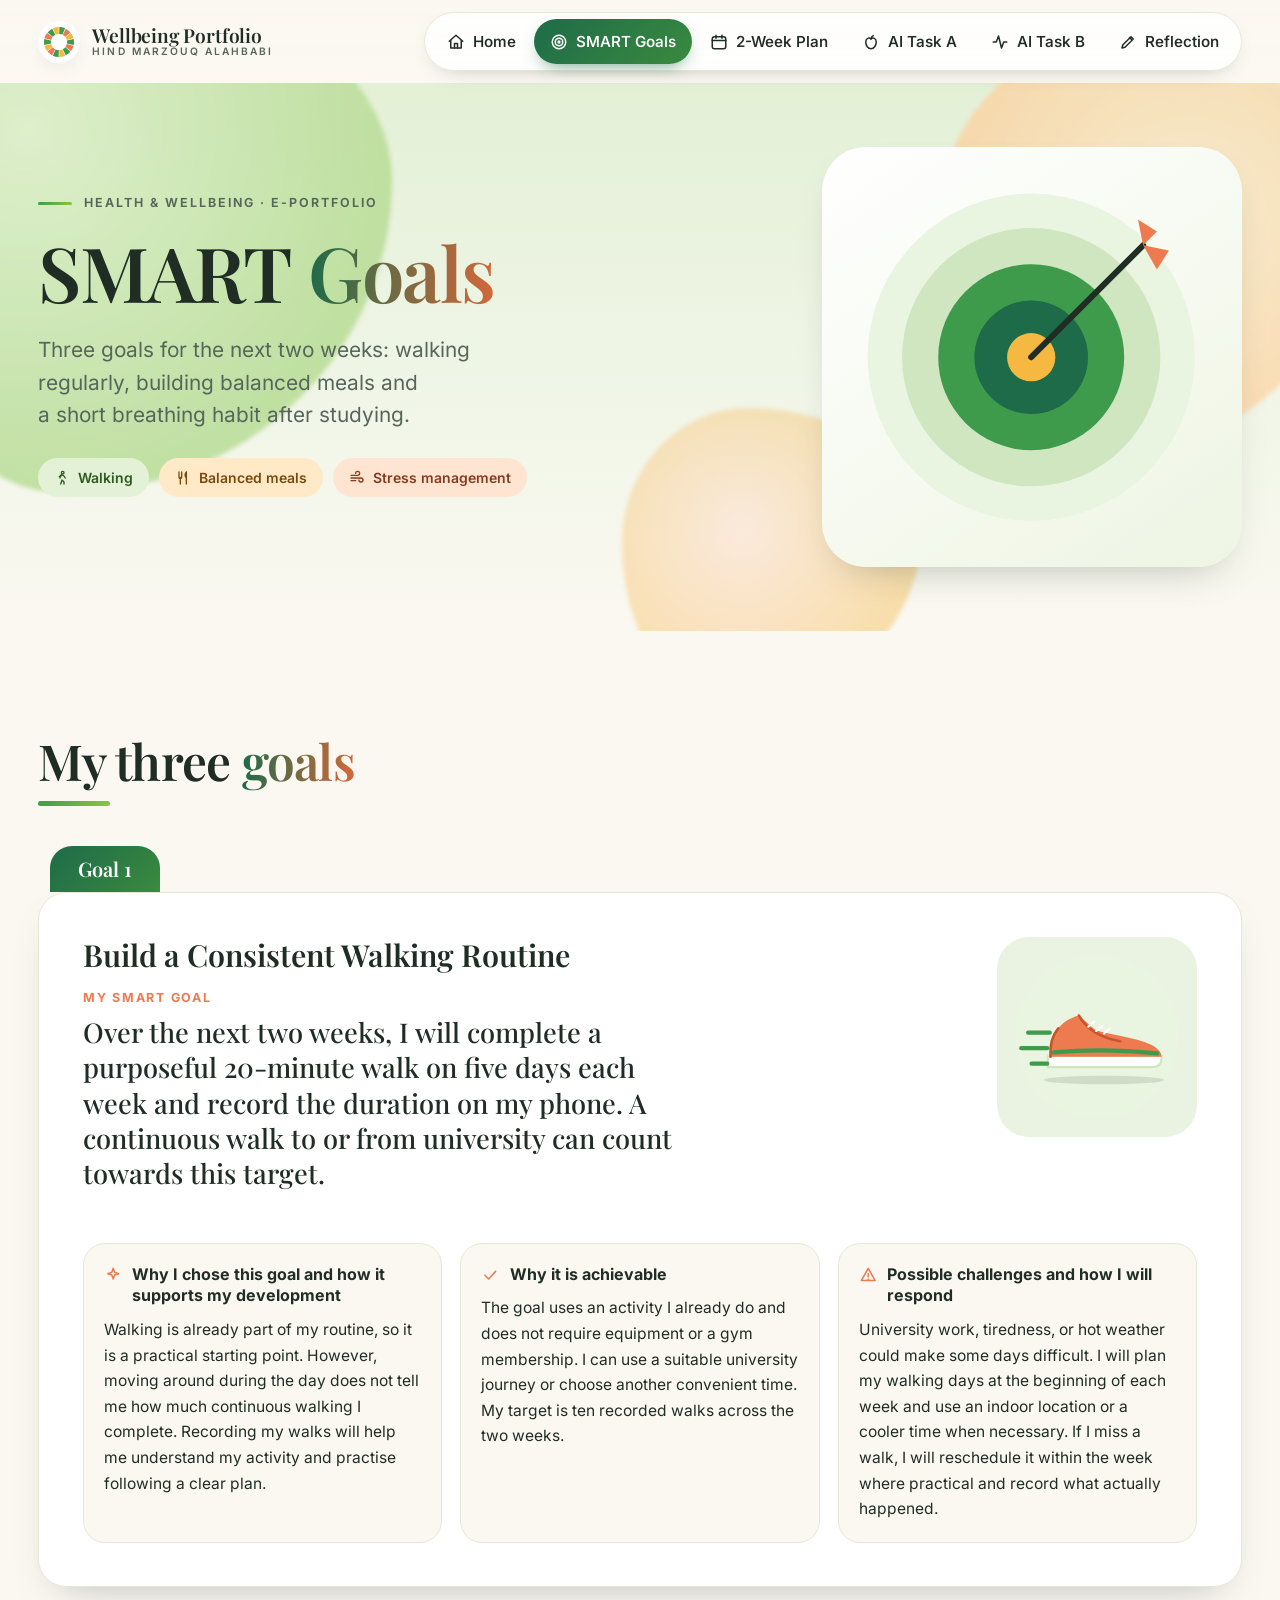
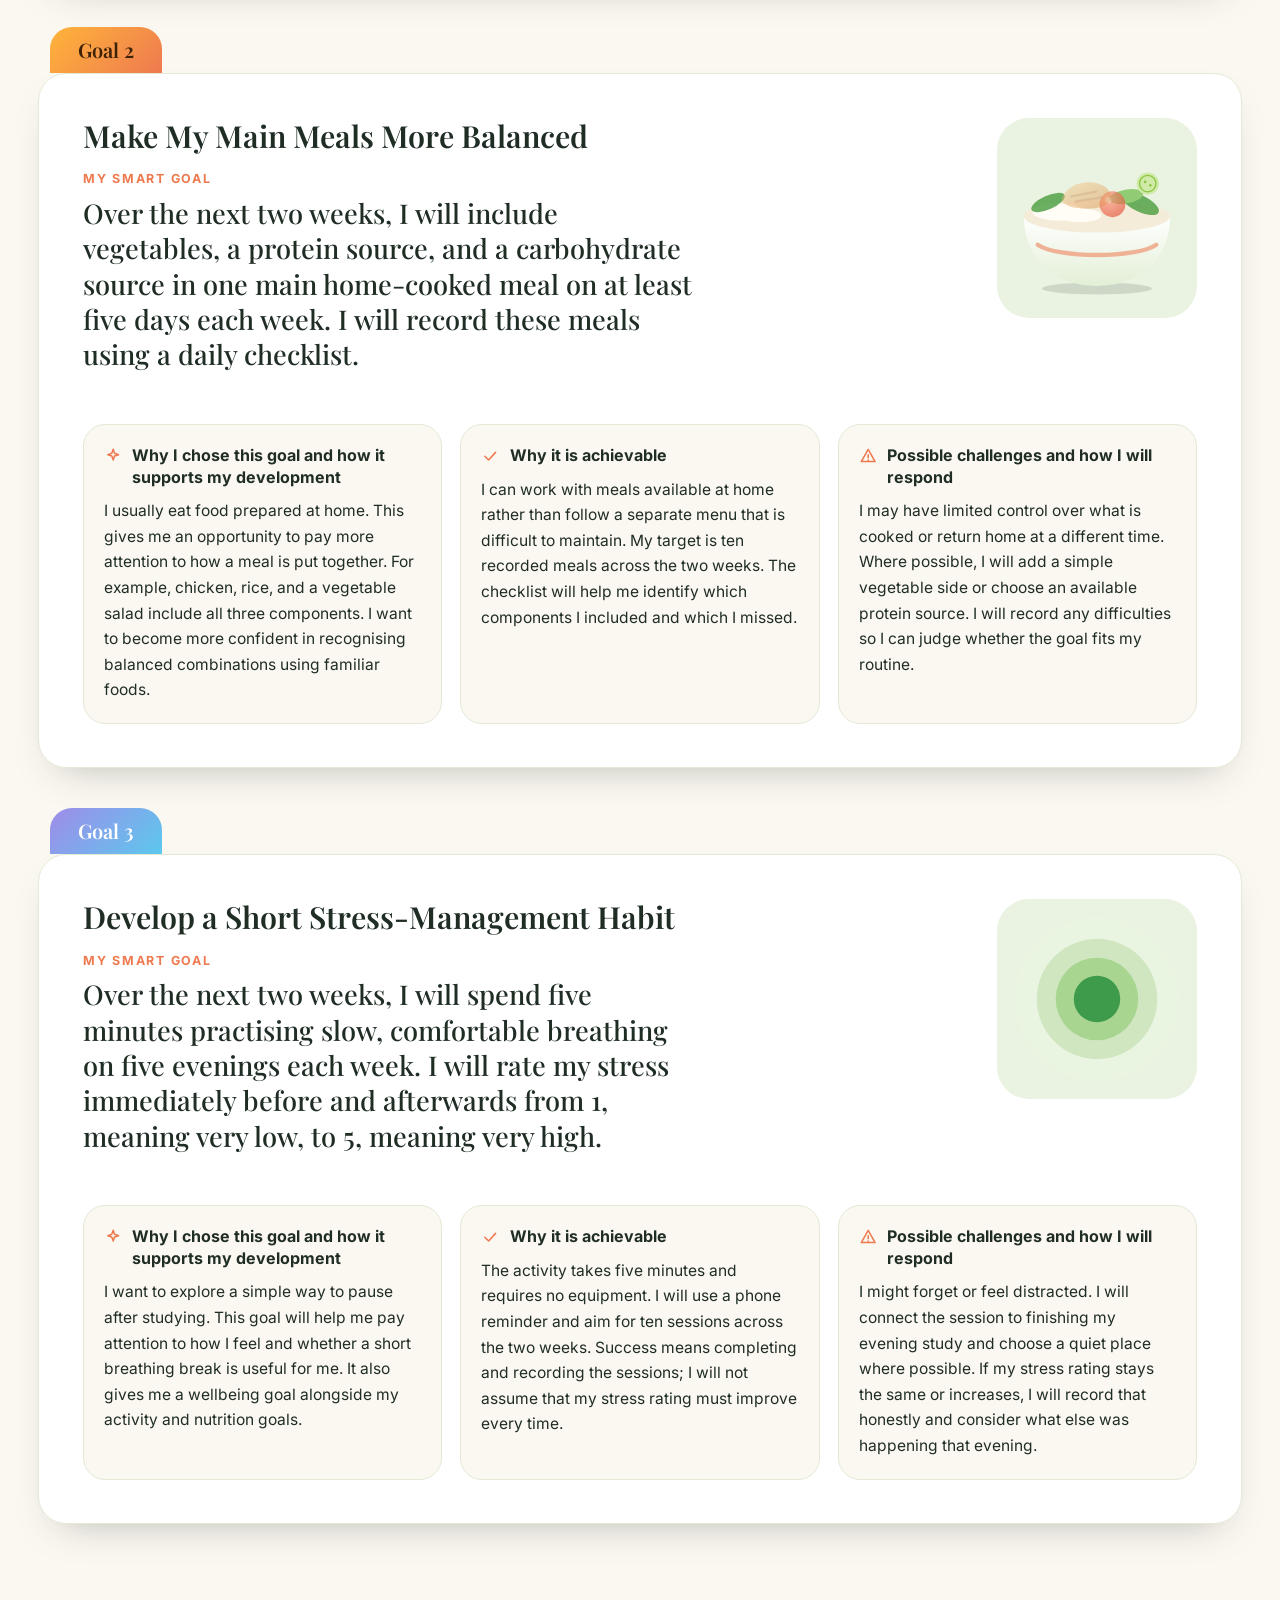
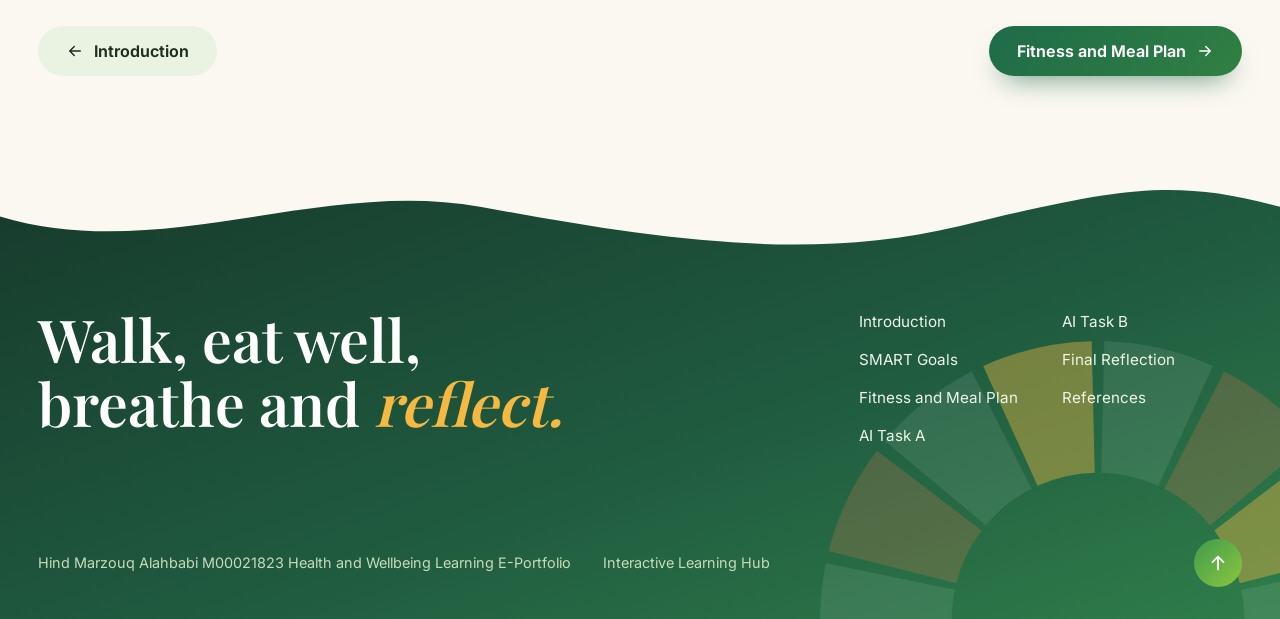
==== commit 08af2e47: "Add files via upload" ====
--- a/goals.html
+++ b/goals.html
@@ -3,7 +3,7 @@
 <head>
 <meta charset="utf-8">
 <meta name="viewport" content="width=device-width, initial-scale=1">
-<title>SMART Goals | Hind Marzouq Alahbabi Health and Wellbeing Learning E-Portfolio</title>
+<title>SMART Goals | Hind Marzouq Alahbabi M00021823 Health and Wellbeing Learning E-Portfolio</title>
 <meta name="description" content="Three SMART goals: a walking routine, more balanced main meals and a short stress-management habit, each with a reflection.">
 <meta name="author" content="Hind Marzouq Alahbabi">
 <meta name="theme-color" content="#eef5e6">
@@ -123,7 +123,7 @@
       </ul>
     </div>
     <div class="foot-base">
-      <p>Hind Marzouq Alahbabi Health and Wellbeing Learning E-Portfolio</p>
+      <p>Hind Marzouq Alahbabi M00021823 Health and Wellbeing Learning E-Portfolio</p>
       <p>Interactive Learning Hub</p>
       <a class="to-top" href="#main" aria-label="Back to top"><svg class="ic up" viewBox="0 0 24 24" fill="none" stroke="currentColor" stroke-width="2" stroke-linecap="round" stroke-linejoin="round" aria-hidden="true" focusable="false"><path d="M5 12h14M13 6l6 6-6 6"/></svg></a>
     </div>
